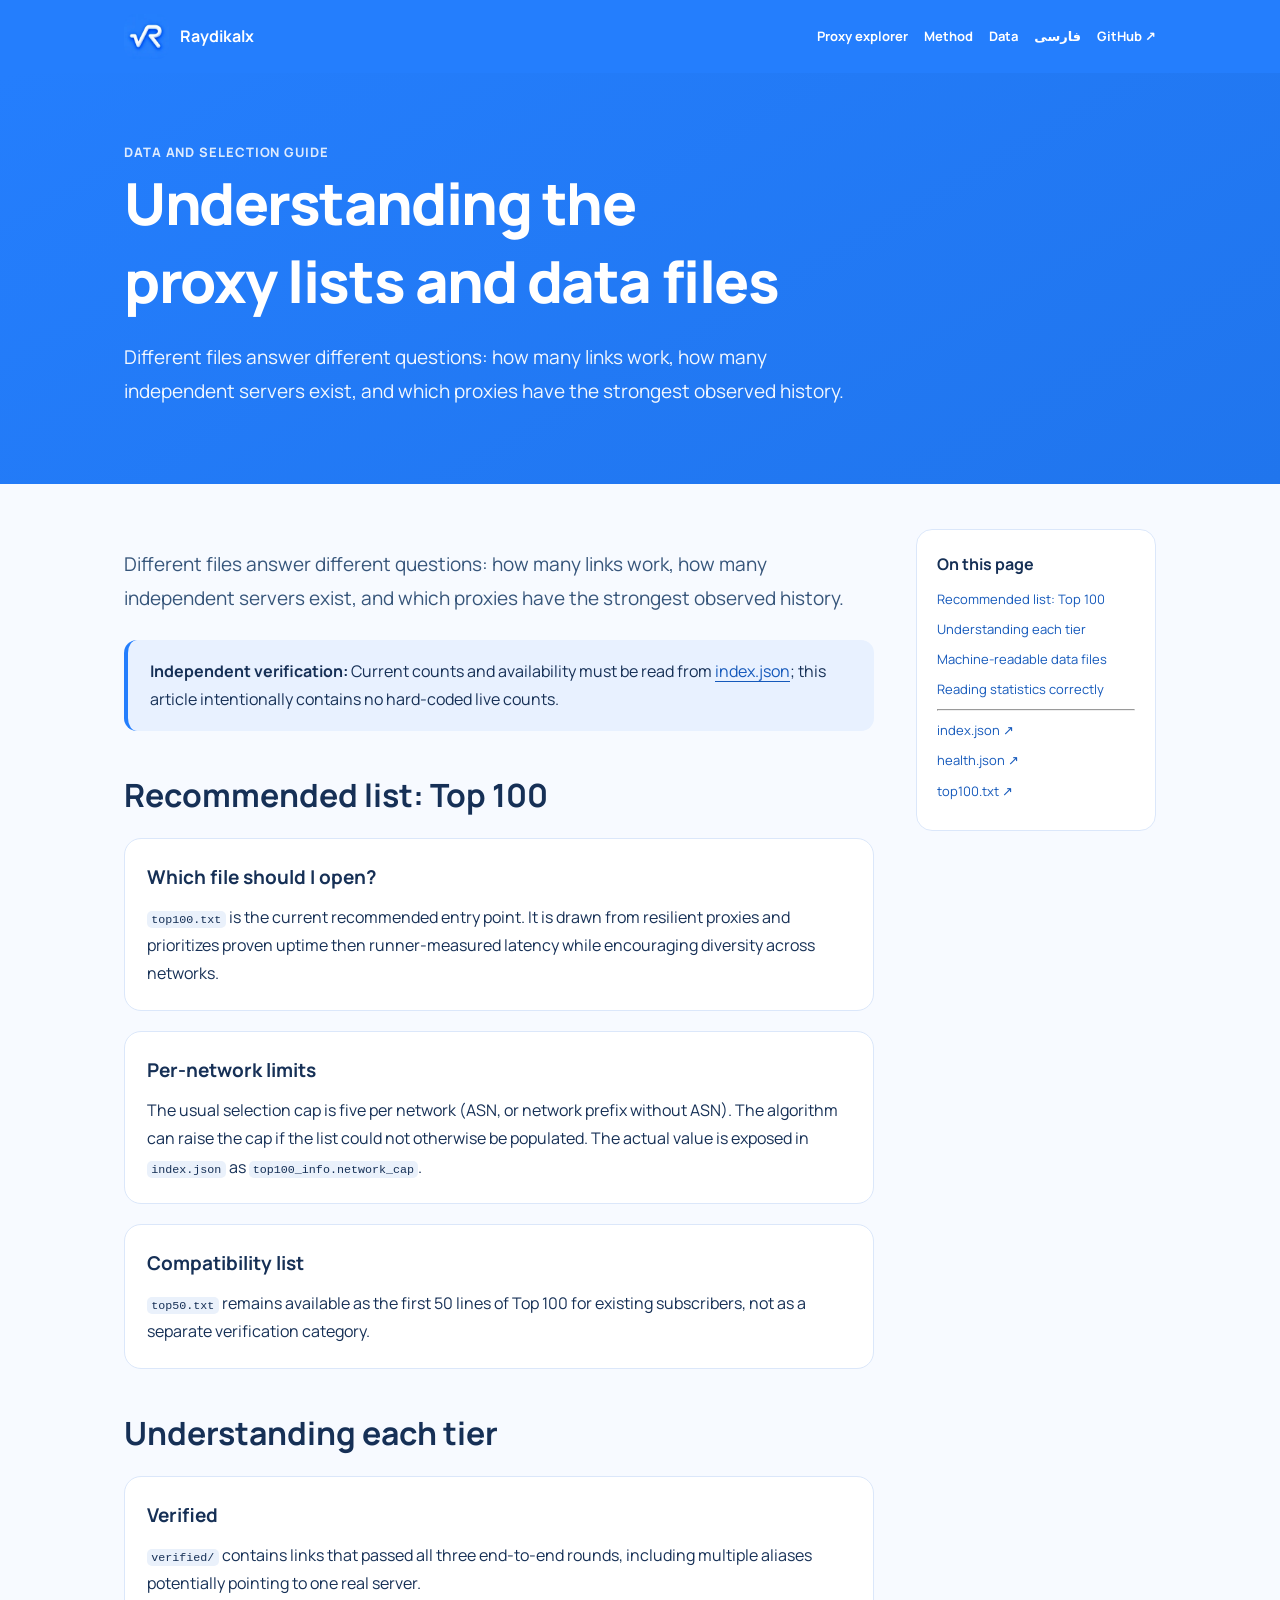
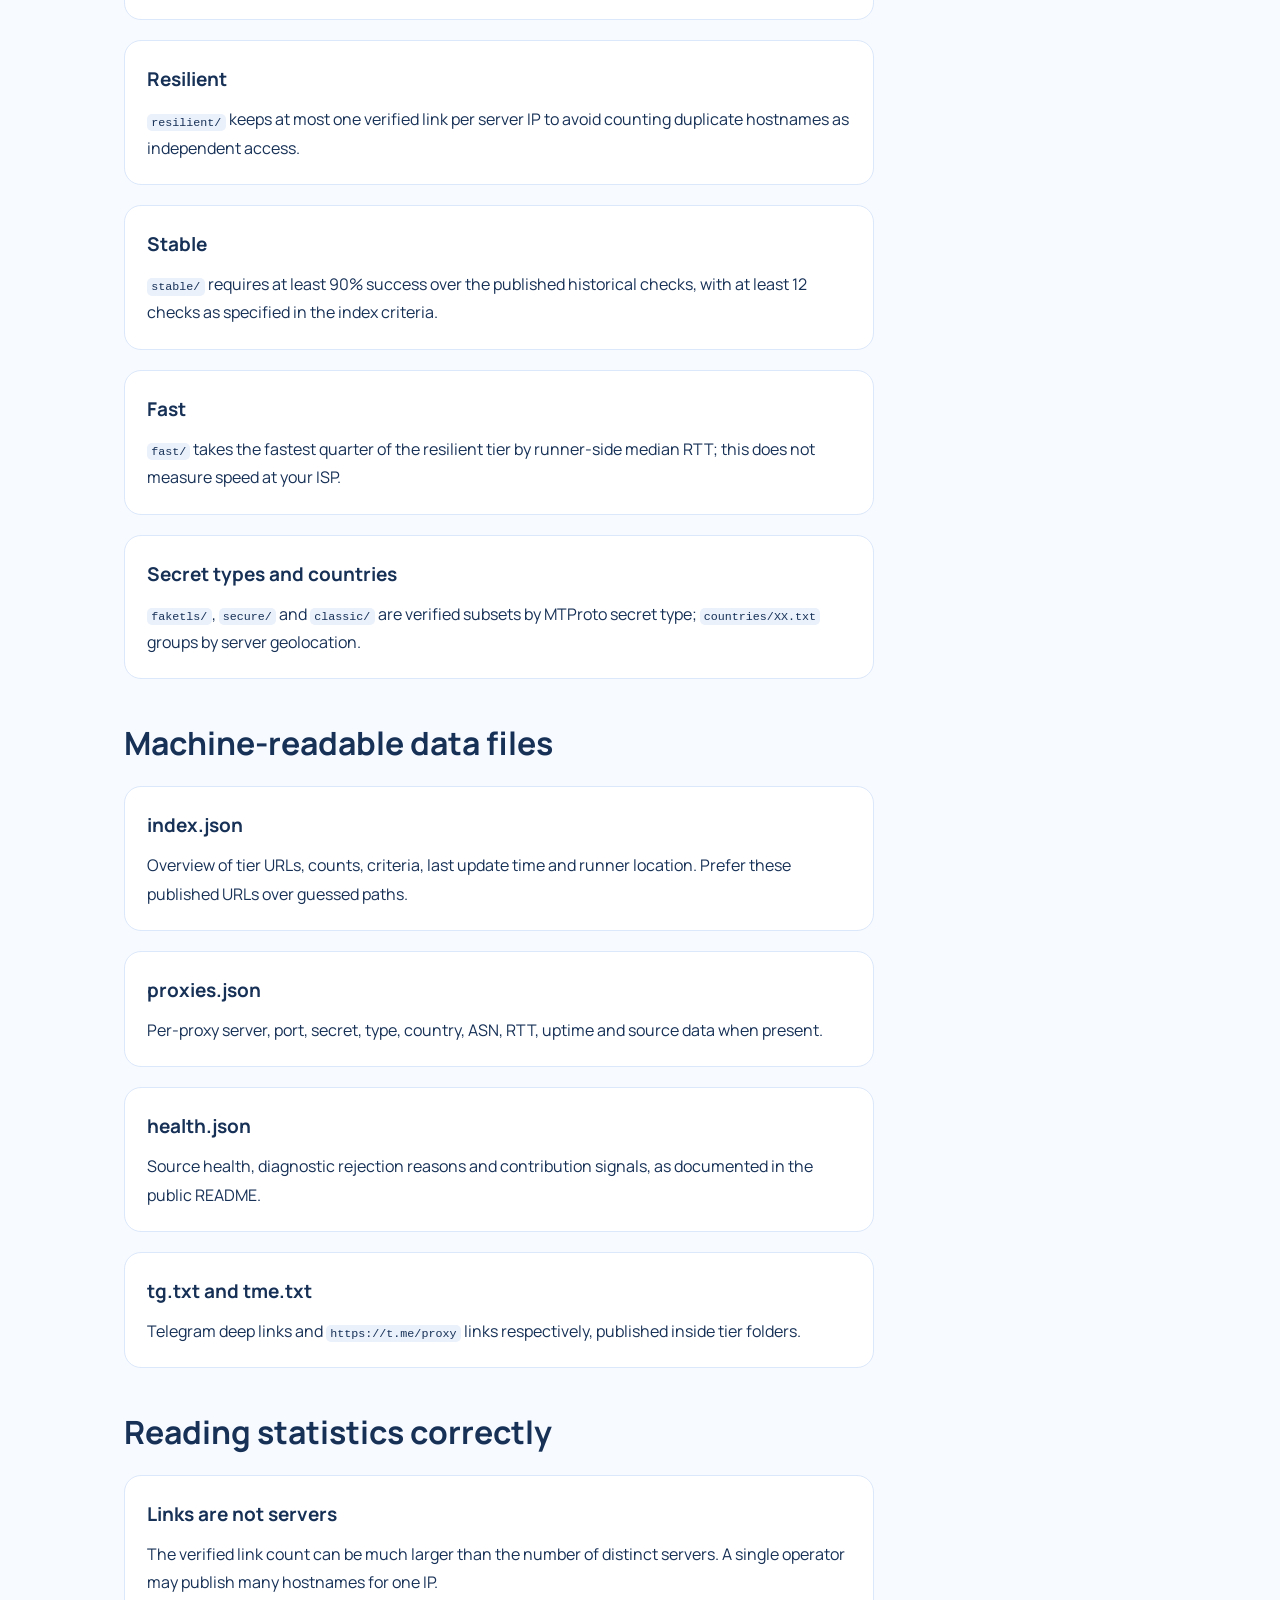
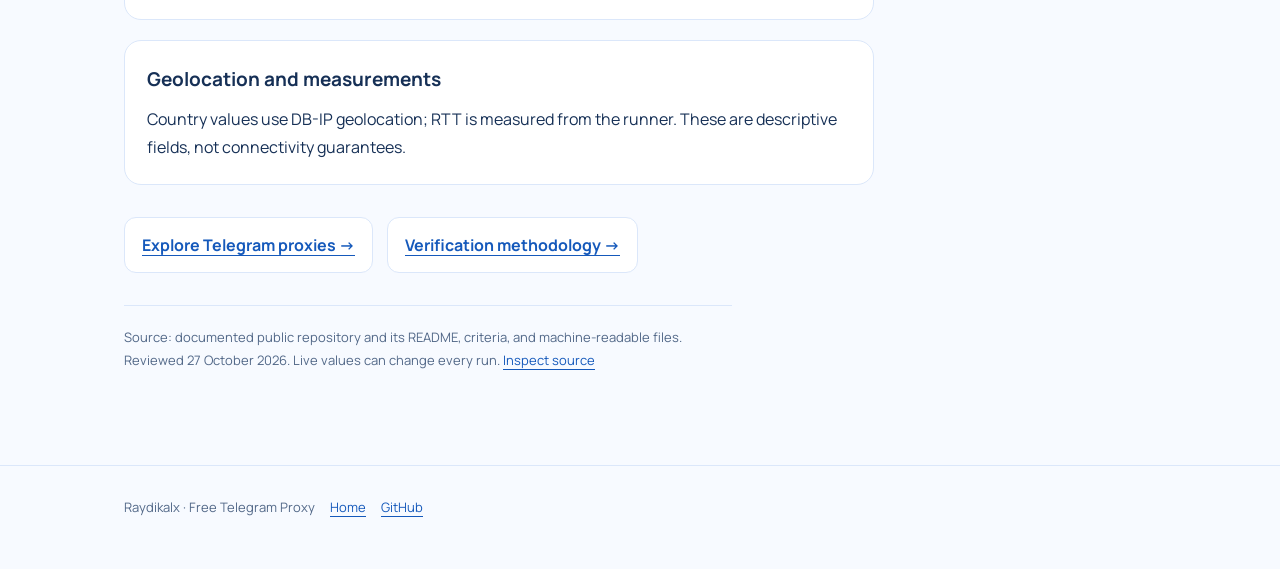
==== docs/data/index.html @ 430ac4e0 "feat(site): publish Raydikalx bilingual dashboard and Telegram bot entry" ====
<!DOCTYPE html>
<html dir="ltr" lang="en"><head>
<meta charset="utf-8"/><meta content="width=device-width,initial-scale=1" name="viewport"/><meta content="#247EFD" name="theme-color"/>
<title>Telegram Proxy Data, Tiers &amp; Top 100 Guide | Raydikalx</title><meta content="Learn which Telegram MTProto proxy list to use: Top 100, resilient, verified, stable, fast, country lists and machine-readable JSON." name="description"/><meta content="index,follow,max-image-preview:large" name="robots"/>
<link href="https://0xradikal.github.io/Free-Telegram-Proxy/data/" rel="canonical"/><link href="https://0xradikal.github.io/Free-Telegram-Proxy/data/" hreflang="en" rel="alternate"/><link href="https://0xradikal.github.io/Free-Telegram-Proxy/fa/data/" hreflang="fa" rel="alternate"/><link href="https://0xradikal.github.io/Free-Telegram-Proxy/data/" hreflang="x-default" rel="alternate"/>
<link href="../favicon.png" rel="icon" sizes="48x48" type="image/png"/><link href="../reference.css" rel="stylesheet"/><link href="../assets/apple-touch-icon.png" rel="apple-touch-icon"/>
<meta content="article" property="og:type"/><meta content="Raydikalx" property="og:site_name"/><meta content="en_US" property="og:locale"/><meta content="Telegram Proxy Data, Tiers &amp; Top 100 Guide | Raydikalx" property="og:title"/><meta content="Learn which Telegram MTProto proxy list to use: Top 100, resilient, verified, stable, fast, country lists and machine-readable JSON." property="og:description"/><meta content="https://0xradikal.github.io/Free-Telegram-Proxy/data/" property="og:url"/><meta content="https://0xradikal.github.io/Free-Telegram-Proxy/assets/social-card.jpg" property="og:image"/><meta content="1200" property="og:image:width"/><meta content="630" property="og:image:height"/><meta content="summary_large_image" name="twitter:card"/><meta content="Telegram Proxy Data, Tiers &amp; Top 100 Guide | Raydikalx" name="twitter:title"/><meta content="https://0xradikal.github.io/Free-Telegram-Proxy/assets/social-card.jpg" name="twitter:image"/>
<script type="application/ld+json">{"@context":"https://schema.org","@graph":[{"@type":"WebPage","@id":"https://0xradikal.github.io/Free-Telegram-Proxy/data/#webpage","url":"https://0xradikal.github.io/Free-Telegram-Proxy/data/","name":"Telegram Proxy Data, Tiers & Top 100 Guide | Raydikalx","description":"Learn which Telegram MTProto proxy list to use: Top 100, resilient, verified, stable, fast, country lists and machine-readable JSON.","inLanguage":"en","isPartOf":{"@id":"https://0xradikal.github.io/Free-Telegram-Proxy/#website"},"about":{"@id":"https://github.com/0xRadikal/Free-Telegram-Proxy#source-code"},"breadcrumb":{"@id":"https://0xradikal.github.io/Free-Telegram-Proxy/data/#breadcrumb"}},{"@type":"BreadcrumbList","@id":"https://0xradikal.github.io/Free-Telegram-Proxy/data/#breadcrumb","itemListElement":[{"@type":"ListItem","position":1,"name":"Home","item":"https://0xradikal.github.io/Free-Telegram-Proxy/"},{"@type":"ListItem","position":2,"name":"Understanding the proxy lists and data files","item":"https://0xradikal.github.io/Free-Telegram-Proxy/data/"}]},{"@type":"SoftwareSourceCode","@id":"https://github.com/0xRadikal/Free-Telegram-Proxy#source-code","name":"Free-Telegram-Proxy","codeRepository":"https://github.com/0xRadikal/Free-Telegram-Proxy","url":"https://github.com/0xRadikal/Free-Telegram-Proxy","programmingLanguage":"Python"}]}</script>
<link href="../responsive.css" rel="stylesheet"/>
</head><body><a class="skip" href="#article">Skip to article</a><header class="masthead"><div class="shell"><a class="brand" href="https://0xradikal.github.io/Free-Telegram-Proxy/"><img alt="" decoding="async" height="45" sizes="(max-width: 510px) 37px, 52px" src="../assets/brand-icon.webp" width="45"/><span>Raydikalx</span></a><nav aria-label="Main navigation" class="navigation"><a href="https://0xradikal.github.io/Free-Telegram-Proxy/">Proxy explorer</a><a href="https://0xradikal.github.io/Free-Telegram-Proxy/methodology/">Method</a><a href="https://0xradikal.github.io/Free-Telegram-Proxy/data/">Data</a><a href="https://0xradikal.github.io/Free-Telegram-Proxy/fa/data/">فارسی</a><a href="https://github.com/0xRadikal/Free-Telegram-Proxy" rel="noopener noreferrer">GitHub ↗</a></nav></div></header>
<div class="hero"><div class="shell"><div class="eyebrow">DATA AND SELECTION GUIDE</div><h1>Understanding the proxy lists and data files</h1><p>Different files answer different questions: how many links work, how many independent servers exist, and which proxies have the strongest observed history.</p></div></div>
<main class="shell content" id="article"><article><p class="lead">Different files answer different questions: how many links work, how many independent servers exist, and which proxies have the strongest observed history.</p><div class="note"><strong>Independent verification:</strong> Current counts and availability must be read from <a href="https://raw.githubusercontent.com/0xRadikal/Free-Telegram-Proxy/main/index.json">index.json</a>; this article intentionally contains no hard-coded live counts.</div><section id="recommendation"><h2>Recommended list: Top 100</h2><div class="fact"><h3>Which file should I open?</h3><p><code>top100.txt</code> is the current recommended entry point. It is drawn from resilient proxies and prioritizes proven uptime then runner-measured latency while encouraging diversity across networks.</p></div><div class="fact"><h3>Per-network limits</h3><p>The usual selection cap is five per network (ASN, or network prefix without ASN). The algorithm can raise the cap if the list could not otherwise be populated. The actual value is exposed in <code>index.json</code> as <code>top100_info.network_cap</code>.</p></div><div class="fact"><h3>Compatibility list</h3><p><code>top50.txt</code> remains available as the first 50 lines of Top 100 for existing subscribers, not as a separate verification category.</p></div></section><section id="tiers"><h2>Understanding each tier</h2><div class="fact"><h3>Verified</h3><p><code>verified/</code> contains links that passed all three end-to-end rounds, including multiple aliases potentially pointing to one real server.</p></div><div class="fact"><h3>Resilient</h3><p><code>resilient/</code> keeps at most one verified link per server IP to avoid counting duplicate hostnames as independent access.</p></div><div class="fact"><h3>Stable</h3><p><code>stable/</code> requires at least 90% success over the published historical checks, with at least 12 checks as specified in the index criteria.</p></div><div class="fact"><h3>Fast</h3><p><code>fast/</code> takes the fastest quarter of the resilient tier by runner-side median RTT; this does not measure speed at your ISP.</p></div><div class="fact"><h3>Secret types and countries</h3><p><code>faketls/</code>, <code>secure/</code> and <code>classic/</code> are verified subsets by MTProto secret type; <code>countries/XX.txt</code> groups by server geolocation.</p></div></section><section id="files"><h2>Machine-readable data files</h2><div class="fact"><h3>index.json</h3><p>Overview of tier URLs, counts, criteria, last update time and runner location. Prefer these published URLs over guessed paths.</p></div><div class="fact"><h3>proxies.json</h3><p>Per-proxy server, port, secret, type, country, ASN, RTT, uptime and source data when present.</p></div><div class="fact"><h3>health.json</h3><p>Source health, diagnostic rejection reasons and contribution signals, as documented in the public README.</p></div><div class="fact"><h3>tg.txt and tme.txt</h3><p>Telegram deep links and <code>https://t.me/proxy</code> links respectively, published inside tier folders.</p></div></section><section id="caveats"><h2>Reading statistics correctly</h2><div class="fact"><h3>Links are not servers</h3><p>The verified link count can be much larger than the number of distinct servers. A single operator may publish many hostnames for one IP.</p></div><div class="fact"><h3>Geolocation and measurements</h3><p>Country values use DB-IP geolocation; RTT is measured from the runner. These are descriptive fields, not connectivity guarantees.</p></div></section><div class="read-next"><a href="https://0xradikal.github.io/Free-Telegram-Proxy/">Explore Telegram proxies →</a><a href="../methodology/">Verification methodology →</a></div><p class="source-note">Source: documented public repository and its README, criteria, and machine-readable files. Reviewed 27 October 2026. Live values can change every run. <a href="https://github.com/0xRadikal/Free-Telegram-Proxy">Inspect source</a></p></article><aside aria-label="On this page" class="side"><strong>On this page</strong><a href="#recommendation">Recommended list: Top 100</a><a href="#tiers">Understanding each tier</a><a href="#files">Machine-readable data files</a><a href="#caveats">Reading statistics correctly</a><hr/><a href="https://raw.githubusercontent.com/0xRadikal/Free-Telegram-Proxy/main/index.json">index.json ↗</a><a href="https://raw.githubusercontent.com/0xRadikal/Free-Telegram-Proxy/main/health.json">health.json ↗</a><a href="https://raw.githubusercontent.com/0xRadikal/Free-Telegram-Proxy/main/top100.txt">top100.txt ↗</a></aside></main><footer class="footer"><div class="shell">Raydikalx · Free Telegram Proxy <a href="https://0xradikal.github.io/Free-Telegram-Proxy/">Home</a> <a href="https://github.com/0xRadikal/Free-Telegram-Proxy">GitHub</a></div></footer></body></html>
---- docs/reference.css ----
@import url('https://fonts.googleapis.com/css2?family=Estedad:wght@400;500;600;700;800&family=Manrope:wght@400;500;600;700;800&display=swap');
:root{--blue:#247EFD;--ink:#163056;--mut:#526888;--paper:#f7faff;--line:#dbe7fa}
*{box-sizing:border-box}html{scroll-behavior:smooth}body{margin:0;background:var(--paper);color:var(--ink);font-family:Manrope,system-ui,sans-serif;line-height:1.78}html[lang=fa] body{font-family:Estedad,Tahoma,sans-serif;line-height:2}a{color:#1559bb;text-underline-offset:4px}a:focus-visible{outline:3px solid #143c83;outline-offset:3px;border-radius:4px}.shell{max-width:1080px;margin:auto;padding:0 24px}.masthead{background:var(--blue);color:white}.masthead .shell{display:flex;justify-content:space-between;align-items:center;gap:14px;padding-block:14px}.masthead a{color:white;text-decoration:none;font-weight:700}.brand{display:flex;gap:11px;align-items:center}.brand img{width:45px;height:45px;border-radius:12px}.navigation{display:flex;gap:16px;flex-wrap:wrap;font-size:13px}.hero{background:linear-gradient(150deg,#247EFD,#2075ed);color:white;padding:68px 0 76px}.hero h1{max-width:890px;margin:0;font-weight:800;font-size:clamp(34px,4.6vw,58px);line-height:1.35;letter-spacing:-.025em}.hero p{max-width:740px;opacity:.95;font-size:clamp(15px,1.5vw,19px);margin:20px 0 0}.eyebrow{font-size:13px;font-weight:750;letter-spacing:.07em;opacity:.85}.content{padding-top:45px;padding-bottom:80px;display:grid;grid-template-columns:minmax(0,1fr) 240px;gap:42px}.content article{min-width:0}.content h2{margin:42px 0 16px;font-size:clamp(23px,2.6vw,32px);line-height:1.4;scroll-margin-top:24px}.content h3{font-size:19px;margin:25px 0 8px}.content p{max-width:76ch}.content code{font-size:.9em;background:#eaf1fb;padding:.13em .36em;border-radius:5px;overflow-wrap:anywhere}.content ul,.content ol{padding-inline-start:25px}.content li{margin:10px 0}.content .lead{font-size:19px;color:#36557a}.side{position:sticky;top:25px;align-self:start;border:1px solid var(--line);background:#fff;border-radius:16px;padding:20px}.side strong{display:block;margin-bottom:9px}.side a{display:block;margin:7px 0;text-decoration:none;font-size:13px}.note{padding:17px 22px;margin:24px 0;border-radius:13px;background:#e8f1ff;border-inline-start:4px solid #247EFD}.fact{margin:20px 0;padding:22px;background:#fff;border:1px solid var(--line);border-radius:17px}.fact h3{margin:0 0 8px}.fact p{margin:0}.table-scroll{max-width:100%;overflow-x:auto}.table-scroll table{border-collapse:collapse;width:100%;min-width:570px;background:#fff;border-radius:12px;overflow:hidden}.table-scroll th,.table-scroll td{padding:13px;text-align:start;border-bottom:1px solid #e3edfa}.table-scroll th{background:#e8f1ff}.read-next{display:flex;flex-wrap:wrap;gap:14px;margin:32px 0}.read-next a{background:#fff;border:1px solid var(--line);border-radius:12px;padding:13px 17px;font-weight:700}.footer{border-top:1px solid var(--line);padding:30px 0 50px;color:var(--mut);font-size:13px}.footer a{margin-inline:12px 0}.source-note{color:var(--mut);font-size:13px;border-top:1px solid var(--line);margin-top:32px;padding-top:20px}.skip{position:absolute;left:-100vw;top:0;background:#fff;color:#123;border:2px solid #123;padding:10px;z-index:99}.skip:focus{left:12px;top:12px}html[lang=fa] .hero h1{letter-spacing:0}html[lang=fa] .eyebrow{letter-spacing:0}html[lang=fa] .content p{max-width:none}@media(max-width:760px){.content{display:block}.side{position:static;margin-top:28px}.masthead .shell{align-items:flex-start;flex-direction:column}.hero{padding:48px 0}.navigation{gap:12px}.shell{padding-inline:19px}}@media(prefers-reduced-motion:reduce){html{scroll-behavior:auto}}/* RTL-safe keyboard skip link: do not position a focus target at -100vw. */
.skip{position:fixed;inset-inline-start:12px;left:auto;top:0;transform:translateY(-150%);z-index:99}
.skip:focus{left:auto;top:12px;transform:none}
---- docs/responsive.css ----
/* Raydikalx responsive enhancement v6
 * Additive, reversible: original styles.css and reference.css remain unchanged.
 * Mobile reflow target: >=320 CSS px; 280 px additionally supported best-effort.
 */
:root { color-scheme: light; }
html,body { max-width:100%; }
img,svg { max-width:100%; }
/* Long URLs, server names and copied technical references must not widen content. */
:where(.server-text,.operator-text,.seo-update-note,.seo-faq-item p,.fact p,.content p,.source-note,.footer,.seo-reference-links a) {
  overflow-wrap:anywhere;
}
:where(.shell,.hero-text,.hero-visual,.workspace,.workspace-header,.filter-zone,.filter-main,.filter-aside,
       .method-card,.stat-item,.seo-fact-grid > *, .content > *, .footer-content) { min-width:0; }
/* Smoother input on coarse pointers without hover-only behaviour. */
@media(hover:none) {
  .btn:hover,.method-card:hover,.seo-fact-grid article:hover { transform:none; }
}
/* Don't display an unwanted native bar around the proxy categories.
 * All tier buttons remain focusable and the region is keyboard scrollable. */
.tier-scroller { scrollbar-width:none; -ms-overflow-style:none; overscroll-behavior-inline:contain; }
.tier-scroller::-webkit-scrollbar { display:none; }
.tier-scroller:focus-visible { outline:3px solid #0e4baf; outline-offset:-4px; }
/* Fluid grid sizes and uninterrupted word-wrapping. */
.stats-grid { grid-template-columns:repeat(4,minmax(0,1fr)); }
.stat-item strong { font-size:clamp(1.55rem,2.3vw,2.2rem); overflow-wrap:anywhere; }
.hero-visual, .brand-stage { flex-shrink:0; }
.hero h1 { text-wrap:balance; }
.filter-main > *, .filter-aside > * { min-width:0; }
/* Fit mid-size tablets: the old navigation extended past the right edge at 820px. */
@media(max-width:1040px){
  .topbar { height:auto; min-height:80px; flex-wrap:wrap; gap:10px 14px; padding-block:12px; }
  .primary-nav { display:flex; order:3; flex:1 0 100%; width:100%; margin:0;
    justify-content:space-around; gap:10px 18px; flex-wrap:wrap;
    border-top:1px solid rgba(255,255,255,.22); padding-top:10px; }
  .primary-nav a { min-height:36px; display:inline-flex; align-items:center; }
  .nav-tools { margin-inline-start:auto; flex-shrink:0; }
  .hero { grid-template-columns:minmax(0,1fr) minmax(0,.85fr); }
  .hero h1 { font-size:clamp(2.7rem,5vw,4rem); }
  .stats-grid { grid-template-columns:repeat(2,minmax(0,1fr)); }
  .stat-item { min-height:120px; }
}
/* Phones and narrow tablets: no hidden navigation, no side-by-side hero crunch. */
@media(max-width:770px){
  .topbar { align-items:center; padding-block:12px 9px; min-height:0; }
  .primary-nav { display:flex; font-size:12px; padding-top:8px; justify-content:space-between; }
  .nav-tools { margin-inline-start:auto; }
  .hero { display:grid; grid-template-columns:minmax(0,1fr); gap:12px; padding-top:36px; }
  .hero-text { width:100%; }
  .hero h1 { font-size:clamp(2.25rem,7vw,3.7rem); line-height:1.2; letter-spacing:-.045em; }
  html[lang="fa"] .hero h1 { font-size:clamp(2.1rem,7vw,3.45rem); line-height:1.48; letter-spacing:0; }
  .hero-visual { width:100%; height:clamp(230px,60vw,310px); }
  .brand-stage { width:clamp(190px,57vw,270px); height:clamp(190px,57vw,270px); }
  .floating-note { max-width:min(84%,248px); }
  .stats-grid { grid-template-columns:repeat(2,minmax(0,1fr)); }
  .stat-item { min-height:123px; }
  .stat-item strong { font-size:clamp(1.65rem,5vw,2.05rem); }
  .section-heading { flex-wrap:wrap; }
  .mobile-card-grid { grid-template-columns:repeat(2,minmax(0,1fr)); }
  .proxy-card { min-width:0; }
  .proxy-card .server-text { overflow-wrap:anywhere; }
  .method-grid { grid-template-columns:minmax(0,1fr); }
  .seo-reference-links a { min-height:44px; align-items:center; }
}
@media(max-width:600px){
  .topbar { column-gap:8px; }
  .primary-nav { gap:5px 10px; }
  .primary-nav a { min-height:40px; font-size:12px; }
  .btn { min-height:44px; }
  .hero-buttons { display:grid; grid-template-columns:repeat(2,minmax(0,1fr)); }
  .hero-buttons .btn { min-width:0; width:100%; gap:7px; }
  .mobile-card-grid { grid-template-columns:1fr; }
  .stats-grid { gap:10px; }
  .filter-zone { display:flex; flex-direction:column; align-items:stretch; }
  .filter-main { width:100%; }
  .filter-aside { width:100%; }
  .filter-zone :is(input,select,button) { min-height:44px; }
  .filter-aside > :is(button) { min-width:0; }
  .seo-fact-grid,.method-grid { grid-template-columns:minmax(0,1fr); }
  .seo-fact-grid article,.seo-update-note { min-width:0; }
  .seo-faq-item summary { min-height:48px; }
  .footer-links { flex-wrap:wrap; }
}
/* Compact devices and 400% zoom reflow (1280px / 4 = 320px). */
@media(max-width:360px){
  .shell { width:calc(100% - 28px); }
  .topbar { row-gap:8px; }
  .identity-copy strong { font-size:14px; }
  .identity-icon { width:34px; height:34px; }
  .hero { padding-top:32px; }
  .hero h1 { font-size:clamp(2.0rem,10vw,2.45rem); }
  html[lang="fa"] .hero h1 { font-size:clamp(1.92rem,9.3vw,2.2rem); }
  .hero-buttons { grid-template-columns:1fr; }
  .nav-tools { gap:5px; }
  .lang-control { min-height:40px; padding-inline:8px; }
  .motion-switch { min-height:40px; width:40px; }
  .nav-git { min-height:40px; padding-inline:9px; }
  .brand-stage { height:190px; width:190px; }
  .hero-visual { height:235px; }
  .floating-note { right:0; max-width:180px; }
  html[dir="rtl"] .floating-note { right:auto; left:0; }
  .stats-grid { grid-template-columns:repeat(2,minmax(0,1fr)); }
  .stat-item { padding:14px 12px; }
  .stat-item strong { font-size:clamp(1.42rem,7vw,1.75rem); }
  .filter-main { grid-template-columns:repeat(2,minmax(0,1fr)); }
  .filter-aside { flex-wrap:wrap; }
  .seo-faq-item summary { gap:10px; }
}
/* 280-340px is below the WCAG AA reflow minimum; still ensure every control is reachable. */
@media(max-width:340px){
  .topbar { align-items:center; }
  .identity { flex:1 0 100%; }
  .nav-tools { flex:1 0 100%; margin:0; justify-content:space-between; }
  .primary-nav { justify-content:space-between; }
  .topbar .nav-git { display:inline-flex; }
  .nav-tools .lang-control { flex:1; }
  .workspace-header { flex-wrap:wrap; }
  .filter-aside > * { flex:1 1 auto; }
  .stat-k { font-size:10.5px; }
}
/* Short viewport landscape, e.g. phone rotated with only ~320px vertical space. */
@media(max-height:430px) and (orientation:landscape){
 .topbar { padding-block:6px; }
 .hero { min-height:0; padding-block:22px; }
 .hero-visual { height:180px; }
 .brand-stage { width:155px;height:155px; }
 .orbit-b, .orbital.orbit-a { opacity:.12; }
 .hero-bottom-rail { min-height:34px; }
}
/* Article pages have different class names; keep navigation and URLs readable. */
.masthead .shell, .content, .content > article, .content > aside { min-width:0; }
.content :is(code,pre) { overflow-wrap:anywhere; }
.navigation { flex-wrap:wrap; }
@media(max-width:900px){
  .masthead .shell { flex-wrap:wrap; gap:12px; padding-block:12px; }
  .navigation { width:100%; display:flex; flex-wrap:wrap; gap:7px 18px; }
  .navigation a { min-height:40px; display:inline-flex; align-items:center; }
}
@media(max-width:600px){
  .masthead .shell { align-items:stretch; }
  .navigation { justify-content:space-between; }
  .navigation a { font-size:12px; }
  .content { display:block; }
  .side { position:static; width:100%; }
  .content .fact,.content .note,.content .read-next { max-width:100%; }
  .read-next { flex-wrap:wrap; }
  .footer .shell { overflow-wrap:anywhere; }
}
@media(max-width:360px){
  .navigation { justify-content:flex-start; gap:6px 13px; }
  .navigation a { min-height:42px; }
  .hero .shell, .content.shell { min-width:0; }
}
@media(prefers-reduced-motion:reduce){
  html { scroll-behavior:auto; }
  .seo-fact-grid article:hover { transform:none; }
}
/* V6 navigation: compact accessible disclosure replaces overflowing tablet nav. */
.mobile-menu { display:none; }
@media(max-width:1040px){
 .topbar{display:flex;flex-wrap:nowrap;min-height:72px;height:auto;padding-block:10px;gap:9px;position:relative;z-index:40;}
 .primary-nav{display:none;}
 .nav-tools{margin-inline-start:auto;gap:7px;min-width:0;}
 .nav-tools .nav-git{display:none;}
 .mobile-menu{display:block;position:relative;order:4;flex:0 0 42px;z-index:50;}
 .mobile-menu > summary{list-style:none;display:flex;align-items:center;justify-content:center;width:42px;height:42px;border-radius:11px;border:1px solid rgba(255,255,255,.4);background:rgba(255,255,255,.1);color:#fff;cursor:pointer;}
 .mobile-menu > summary::-webkit-details-marker{display:none;}
 .mobile-menu > summary:focus-visible{outline:3px solid #fff;outline-offset:3px;}
 .mobile-menu > summary .menu-glyph{font:700 20px/1 system-ui,sans-serif;}
 .mobile-menu[open] > summary{background:#fff;color:#1259cf;}
 .mobile-menu > nav{position:absolute;top:calc(100% + 14px);inset-inline-end:0;z-index:60;
  width:min(320px,calc(100vw - 28px));max-height:min(70dvh,500px);overflow-y:auto;
  display:grid;gap:3px;padding:10px;background:#fff;border:1px solid #cbdcf9;
  border-radius:15px;box-shadow:0 20px 46px rgba(0,30,105,.28);color:#182f53;}
 .mobile-menu > nav a{display:flex;align-items:center;min-height:46px;padding:9px 13px;border-radius:9px;
  color:#183967;font-size:13px;text-decoration:none;font-weight:750;line-height:1.55;overflow-wrap:anywhere;}
 .mobile-menu > nav a:hover,.mobile-menu > nav a:focus-visible{background:#ebf3ff;color:#1357bd;}
 .mobile-menu > nav a:focus-visible{outline:2px solid #1457bb;outline-offset:-2px;}
}
@media(max-width:510px){
 .identity-copy small{display:none;}
 .identity{min-width:0;gap:8px;}
 .identity-copy strong{font-size:clamp(13px,4vw,16px);letter-spacing:-.03em;white-space:nowrap;}
 .nav-tools .motion-switch{width:40px;min-height:42px;flex:0 0 40px;}
 .nav-tools .lang-control{min-height:42px;font-size:12px;}
 .mobile-menu{flex-basis:42px;}
}
@media(max-width:340px){
 .topbar{flex-wrap:wrap;gap:7px;}
 .topbar .identity{order:1;flex:1 1 auto;}
 .topbar .mobile-menu{order:2;}
 .topbar .nav-tools{order:3;flex:1 0 100%;justify-content:flex-end;}
 .identity-copy strong{font-size:13px;}
 .nav-tools .lang-control{flex:none;min-width:88px;}
}
/* Confirmed V5 Chromium bug: two-layer -webkit-mask-composite:source-in
 * can fully suppress the brand image. A single radial mask avoids compositing,
 * keeps the original mark visible, and softly feathers only the blue edge. */
.brand-stage img {
  -webkit-mask-image:radial-gradient(ellipse closest-side at center,#000 0%,#000 75%,rgba(0,0,0,.65) 88%,transparent 100%);
  mask-image:radial-gradient(ellipse closest-side at center,#000 0%,#000 75%,rgba(0,0,0,.65) 88%,transparent 100%);
  -webkit-mask-composite:source-over;
  mask-composite:add;
}


/* ====== v7 - Telegram bot conversion area; mobile-first, no JavaScript ====== */
.bot-route{margin-block:28px 0;position:relative;z-index:1}
.bot-route-card{position:relative;isolation:isolate;display:grid;grid-template-columns:minmax(0,1.1fr) minmax(310px,.9fr);align-items:stretch;overflow:hidden;min-width:0;border:1px solid #CEDFF8;border-radius:26px;background:linear-gradient(118deg,#FCFDFF 0%,#F3F8FF 64%,#EAF3FF 100%);box-shadow:0 24px 55px rgba(27,83,167,.08)}
.bot-route-content{position:relative;min-width:0;padding:clamp(27px,3.8vw,58px) clamp(22px,4vw,61px);z-index:1}
.bot-route-eyebrow{display:flex;gap:9px;align-items:center;flex-wrap:wrap;color:#255EB7;font-size:11px;letter-spacing:1.4px;font-weight:820;text-transform:uppercase;margin-bottom:18px}
html[lang="fa"] .bot-route-eyebrow{letter-spacing:0;font-size:12px}
.bot-route-mark{display:inline-block;width:8px;height:8px;border-radius:50%;background:#247EFD;box-shadow:0 0 0 4px #247EFD18;flex:none}
.bot-route-state{display:inline-flex;align-items:center;gap:8px;color:#355F9D;font-size:11px;font-weight:750;padding:7px 11px;border:1px solid #CADBF3;background:#E9F1FD;border-radius:999px;margin-bottom:12px}
.bot-route-state-dot{width:6px;height:6px;background:#247EFD;border-radius:50%;flex:none}
.bot-route h2{color:#142B51;font-size:clamp(29px,3.15vw,45px);line-height:1.26;letter-spacing:-1.4px;font-weight:830;margin:6px 0 18px;text-wrap:balance}
.bot-route-description{color:#526987;font-size:clamp(13px,1.1vw,15px);line-height:1.95;margin:0;max-width:620px;text-wrap:pretty}
.bot-route-description strong{color:#225DBA;font-weight:780}
.bot-route-actions{display:flex;align-items:stretch;flex-wrap:wrap;gap:10px;margin-top:28px}
.bot-route-button{display:inline-flex;align-items:center;justify-content:center;gap:10px;min-height:49px;text-align:center;text-decoration:none;padding:11px 16px;border-radius:12px;font-size:13px;font-weight:800;line-height:1.5;transition:transform .22s ease,box-shadow .22s ease,background .22s ease;max-width:100%}
.bot-route-button svg{flex:none}
.bot-route-button.primary{color:#fff;background:#185CC9;border:1px solid #185CC9;box-shadow:0 7px 19px rgba(25,95,210,.16)}
.bot-route-button.primary:hover{background:#124FB3;box-shadow:0 11px 28px rgba(25,95,210,.26)}
.bot-route-button.secondary{color:#1A57B0;background:#fff;border:1px solid #C6D8F1}
.bot-route-button.secondary:hover{background:#E7F0FF}
.bot-route-button:hover{transform:translateY(-2px)}
.bot-route-disclaimer{display:flex;align-items:start;gap:8px;max-width:580px;margin:17px 0 0;font-size:11.5px;line-height:1.85;color:#5C6D87}
.bot-route-disclaimer > span{flex:none;color:#247EFD;font-size:14px}
.bot-route-browse{display:inline-flex;align-items:center;gap:8px;color:#235AA5;font-weight:760;font-size:12px;margin-top:19px;text-underline-offset:4px}
.bot-route-browse:hover{color:#124C9B}
.bot-route-visual{position:relative;display:grid;place-items:center;min-width:0;min-height:430px;padding:50px 20px 34px;background:linear-gradient(145deg,#2D83FF 0%,#247EFD 38%,#175CCB 100%);overflow:hidden}
.bot-route-visual:before{content:"";position:absolute;width:380px;height:380px;border-radius:50%;top:-155px;right:-170px;border:1px solid rgba(239,242,249,.31);box-shadow:0 0 0 53px rgba(239,242,249,.045),0 0 0 112px rgba(239,242,249,.025)}
.bot-visual-orbit{position:absolute;inset:auto;pointer-events:none;border:1px dashed rgba(239,242,249,.29);border-radius:50%;aspect-ratio:1}
.bot-visual-orbit-a{width:min(90%,460px);animation:botOrbit 40s linear infinite}.bot-visual-orbit-b{width:min(70%,330px);animation:botOrbit 60s linear infinite reverse}
@keyframes botOrbit{to{transform:rotate(360deg)}}
.bot-visual-title{position:absolute;z-index:1;top:20px;inset-inline-start:22px;font:750 10px/1.35 ui-monospace,SFMono-Regular,monospace;letter-spacing:1.1px;color:#EFF2F9;text-shadow:0 1px 7px #1557A5}
html[lang="fa"] .bot-visual-title{font-family:Estedad,Tahoma,sans-serif;letter-spacing:0;font-size:11px}
.bot-route-device{position:relative;z-index:2;width:min(100%,350px);overflow:hidden;direction:ltr;border:1px solid rgba(255,255,255,.55);border-radius:23px;background:rgba(247,250,255,.98);box-shadow:0 25px 45px rgba(9,47,123,.23);transform:rotate(-2deg);transition:transform .4s ease}
.bot-route-card:hover .bot-route-device{transform:rotate(0deg) translateY(-3px)}
.bot-device-top{display:flex;align-items:center;gap:11px;background:#fff;border-bottom:1px solid #E4ECF8;padding:13px 16px}
.bot-device-symbol{width:42px;height:42px;flex:none;border-radius:13px;overflow:hidden;background:#247EFD}
.bot-device-symbol img{width:100%;height:100%;object-fit:cover;display:block}
.bot-device-name{display:flex;flex-direction:column;gap:2px;min-width:0}
.bot-device-name strong{font-size:13px;line-height:1.3;color:#193050}.bot-device-name span{font-size:11px;color:#647D9E}.bot-device-dots{margin-inline-start:auto;letter-spacing:1px;font-size:18px;color:#7B94B5}
.bot-device-center{padding:21px 15px 15px;direction:inherit}
.bot-node{display:flex;align-items:center;gap:11px;min-height:45px;padding:10px 12px;background:#F4F8FF;border:1px solid #DCE9FA;border-radius:11px;color:#30466B;font-weight:720;font-size:11.5px;line-height:1.6;position:relative}
.bot-node.bot{background:#EBF3FF;border-color:#BDD5FA}
.bot-node.destination{background:#DFEEFF;border-color:#AACBFF}
.bot-node span:nth-child(2){direction:auto;flex:1;text-align:start}
.bot-node-pip{height:7px;width:7px;border-radius:50%;background:#247EFD;flex:none}
.node-index{font:780 11px/1.4 ui-monospace,monospace;color:#3975D1}
.bot-node-line{height:19px;width:1px;background:#9FC6FF;margin-inline-start:28px;position:relative}
.bot-node-line:after{content:"";position:absolute;bottom:0;left:-2.5px;height:6px;width:6px;background:#247EFD;border-radius:50%;animation:botSignal 2.8s ease-in-out infinite}
@keyframes botSignal{0%,100%{opacity:.25;transform:translateY(-8px)}50%{opacity:1;transform:translateY(0)}}
.bot-device-foot{display:flex;gap:10px;align-items:center;justify-content:space-between;border-top:1px solid #E1EAF7;padding:11px 16px;color:#7082A0;font-size:10px;line-height:1.5}
.bot-device-tech{display:inline-flex;padding:5px 7px;border:1px solid #D4E5FF;border-radius:6px;color:#326BB8;letter-spacing:.6px;font-family:ui-monospace,monospace}
html[lang="fa"] .bot-route-description,html[lang="fa"] .bot-route-disclaimer{line-height:2.15}
html[lang="fa"] .bot-route h2{font-size:clamp(27px,2.85vw,40px);letter-spacing:0;line-height:1.5}
html[lang="fa"] .bot-route-button{font-size:12.5px}
html[lang="fa"] .bot-node span:nth-child(2),html[lang="fa"] .bot-device-foot span:last-child{font-family:Estedad,Tahoma,sans-serif;direction:rtl;text-align:right;letter-spacing:0}
.bot-route + .explorer-section{padding-top:clamp(46px,5.2vw,78px)}
@media(max-width:900px){.bot-route-card{grid-template-columns:minmax(0,1fr)}.bot-route-content{padding:32px}.bot-route-visual{min-height:375px;padding:45px 20px 30px}.bot-route-device{width:min(100%,410px)}.bot-visual-orbit-a{width:360px}.bot-visual-orbit-b{width:265px}}
@media(max-width:510px){.bot-route{margin-block:18px 0}.bot-route-card{border-radius:18px}.bot-route-content{padding:24px 20px 27px}.bot-route-eyebrow{font-size:10px;margin-bottom:13px}.bot-route-state{font-size:10px}.bot-route h2{font-size:clamp(27px,6.5vw,34px)}.bot-route-description{font-size:13px}.bot-route-actions{margin-top:20px;flex-direction:column}.bot-route-button{width:100%;min-height:48px}.bot-route-visual{min-height:335px;padding:47px 15px 25px}.bot-visual-title{top:15px;inset-inline-start:16px;font-size:9px}.bot-route-device{width:min(100%,340px);transform:none;border-radius:18px}.bot-route-card:hover .bot-route-device{transform:none}.bot-route-disclaimer{margin-top:14px}.bot-route-browse{margin-top:14px}.bot-route + .explorer-section{padding-top:45px}html[lang="fa"] .bot-route h2{font-size:clamp(25px,6vw,31px)}}
@media(max-width:335px){.bot-route-content{padding:19px 14px 22px}.bot-route-visual{padding-inline:12px}.bot-device-center{padding-inline:10px}.bot-node{padding-inline:8px;font-size:10px}.bot-route-disclaimer{font-size:10.5px}.bot-device-foot{font-size:9px}}
@media(prefers-reduced-motion:reduce){.bot-visual-orbit,.bot-node-line:after{animation:none!important}.bot-route-button,.bot-route-device{transition:none!important}.bot-route-card:hover .bot-route-device{transform:none}.bot-route-button:hover{transform:none}}
body.motion-off .bot-visual-orbit,body.motion-off .bot-node-line:after{animation:none!important}
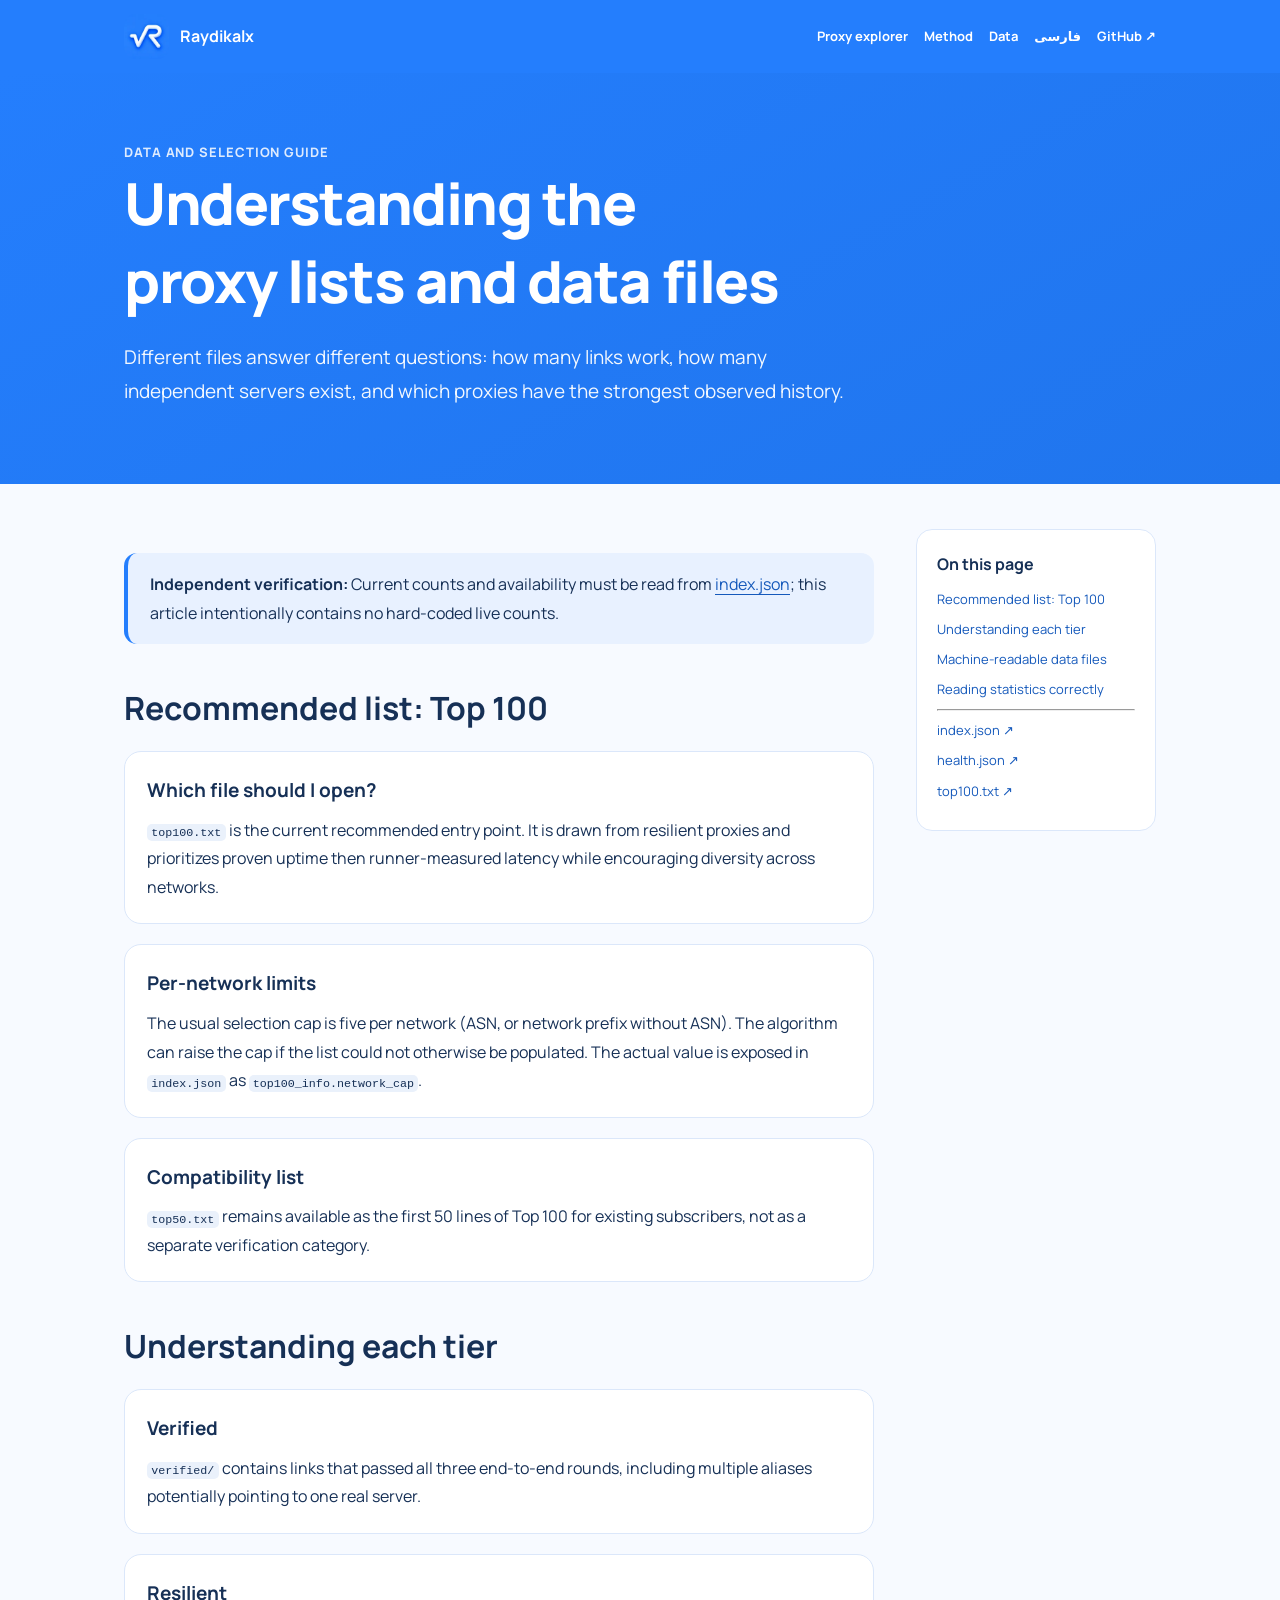
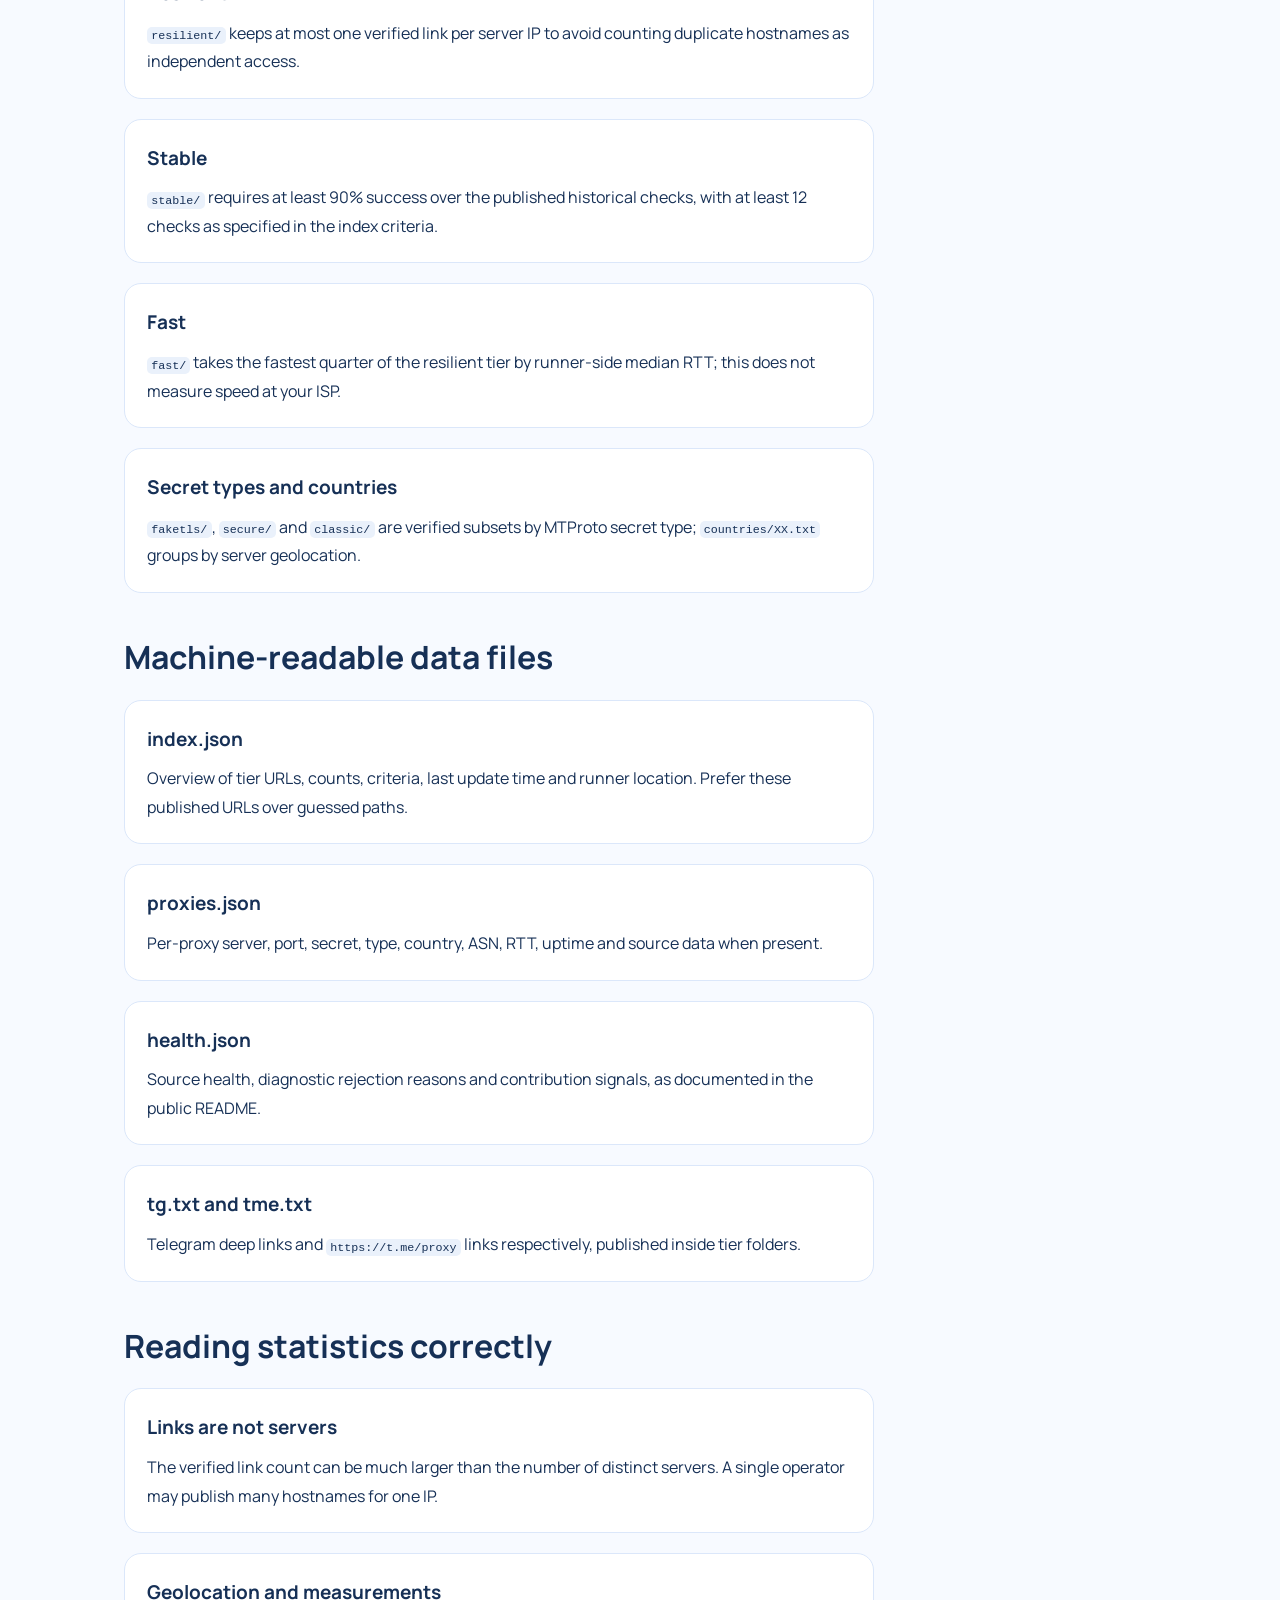
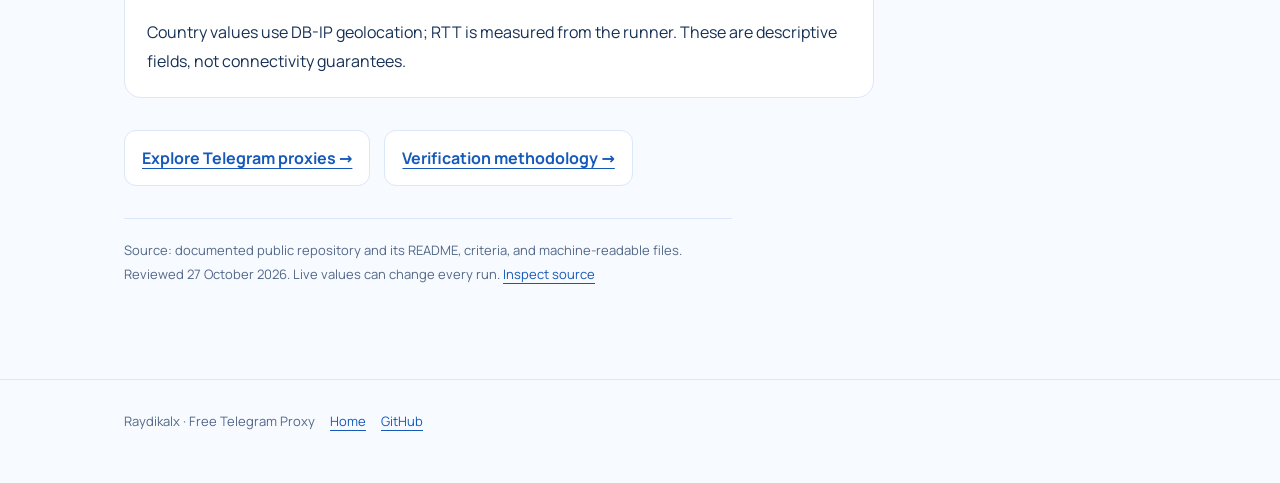
==== commit 8ff2dd7e: "feat(site): Raydikalx V7 bilingual Pages site, audited and fixed (supersedes #18) Imports the V7 sit" ====
--- a/docs/data/index.html
+++ b/docs/data/index.html
@@ -4,9 +4,9 @@
 <title>Telegram Proxy Data, Tiers &amp; Top 100 Guide | Raydikalx</title><meta content="Learn which Telegram MTProto proxy list to use: Top 100, resilient, verified, stable, fast, country lists and machine-readable JSON." name="description"/><meta content="index,follow,max-image-preview:large" name="robots"/>
 <link href="https://0xradikal.github.io/Free-Telegram-Proxy/data/" rel="canonical"/><link href="https://0xradikal.github.io/Free-Telegram-Proxy/data/" hreflang="en" rel="alternate"/><link href="https://0xradikal.github.io/Free-Telegram-Proxy/fa/data/" hreflang="fa" rel="alternate"/><link href="https://0xradikal.github.io/Free-Telegram-Proxy/data/" hreflang="x-default" rel="alternate"/>
 <link href="../favicon.png" rel="icon" sizes="48x48" type="image/png"/><link href="../reference.css" rel="stylesheet"/><link href="../assets/apple-touch-icon.png" rel="apple-touch-icon"/>
-<meta content="article" property="og:type"/><meta content="Raydikalx" property="og:site_name"/><meta content="en_US" property="og:locale"/><meta content="Telegram Proxy Data, Tiers &amp; Top 100 Guide | Raydikalx" property="og:title"/><meta content="Learn which Telegram MTProto proxy list to use: Top 100, resilient, verified, stable, fast, country lists and machine-readable JSON." property="og:description"/><meta content="https://0xradikal.github.io/Free-Telegram-Proxy/data/" property="og:url"/><meta content="https://0xradikal.github.io/Free-Telegram-Proxy/assets/social-card.jpg" property="og:image"/><meta content="1200" property="og:image:width"/><meta content="630" property="og:image:height"/><meta content="summary_large_image" name="twitter:card"/><meta content="Telegram Proxy Data, Tiers &amp; Top 100 Guide | Raydikalx" name="twitter:title"/><meta content="https://0xradikal.github.io/Free-Telegram-Proxy/assets/social-card.jpg" name="twitter:image"/>
+<meta content="article" property="og:type"/><meta content="Raydikalx" property="og:site_name"/><meta content="en_US" property="og:locale"/><meta content="Telegram Proxy Data, Tiers &amp; Top 100 Guide | Raydikalx" property="og:title"/><meta content="Learn which Telegram MTProto proxy list to use: Top 100, resilient, verified, stable, fast, country lists and machine-readable JSON." property="og:description"/><meta content="https://0xradikal.github.io/Free-Telegram-Proxy/data/" property="og:url"/><meta content="https://0xradikal.github.io/Free-Telegram-Proxy/assets/social-preview.png" property="og:image"/><meta content="1280" property="og:image:width"/><meta content="640" property="og:image:height"/><meta content="summary_large_image" name="twitter:card"/><meta content="Telegram Proxy Data, Tiers &amp; Top 100 Guide | Raydikalx" name="twitter:title"/><meta content="https://0xradikal.github.io/Free-Telegram-Proxy/assets/social-preview.png" name="twitter:image"/>
 <script type="application/ld+json">{"@context":"https://schema.org","@graph":[{"@type":"WebPage","@id":"https://0xradikal.github.io/Free-Telegram-Proxy/data/#webpage","url":"https://0xradikal.github.io/Free-Telegram-Proxy/data/","name":"Telegram Proxy Data, Tiers & Top 100 Guide | Raydikalx","description":"Learn which Telegram MTProto proxy list to use: Top 100, resilient, verified, stable, fast, country lists and machine-readable JSON.","inLanguage":"en","isPartOf":{"@id":"https://0xradikal.github.io/Free-Telegram-Proxy/#website"},"about":{"@id":"https://github.com/0xRadikal/Free-Telegram-Proxy#source-code"},"breadcrumb":{"@id":"https://0xradikal.github.io/Free-Telegram-Proxy/data/#breadcrumb"}},{"@type":"BreadcrumbList","@id":"https://0xradikal.github.io/Free-Telegram-Proxy/data/#breadcrumb","itemListElement":[{"@type":"ListItem","position":1,"name":"Home","item":"https://0xradikal.github.io/Free-Telegram-Proxy/"},{"@type":"ListItem","position":2,"name":"Understanding the proxy lists and data files","item":"https://0xradikal.github.io/Free-Telegram-Proxy/data/"}]},{"@type":"SoftwareSourceCode","@id":"https://github.com/0xRadikal/Free-Telegram-Proxy#source-code","name":"Free-Telegram-Proxy","codeRepository":"https://github.com/0xRadikal/Free-Telegram-Proxy","url":"https://github.com/0xRadikal/Free-Telegram-Proxy","programmingLanguage":"Python"}]}</script>
 <link href="../responsive.css" rel="stylesheet"/>
 </head><body><a class="skip" href="#article">Skip to article</a><header class="masthead"><div class="shell"><a class="brand" href="https://0xradikal.github.io/Free-Telegram-Proxy/"><img alt="" decoding="async" height="45" sizes="(max-width: 510px) 37px, 52px" src="../assets/brand-icon.webp" width="45"/><span>Raydikalx</span></a><nav aria-label="Main navigation" class="navigation"><a href="https://0xradikal.github.io/Free-Telegram-Proxy/">Proxy explorer</a><a href="https://0xradikal.github.io/Free-Telegram-Proxy/methodology/">Method</a><a href="https://0xradikal.github.io/Free-Telegram-Proxy/data/">Data</a><a href="https://0xradikal.github.io/Free-Telegram-Proxy/fa/data/">فارسی</a><a href="https://github.com/0xRadikal/Free-Telegram-Proxy" rel="noopener noreferrer">GitHub ↗</a></nav></div></header>
 <div class="hero"><div class="shell"><div class="eyebrow">DATA AND SELECTION GUIDE</div><h1>Understanding the proxy lists and data files</h1><p>Different files answer different questions: how many links work, how many independent servers exist, and which proxies have the strongest observed history.</p></div></div>
-<main class="shell content" id="article"><article><p class="lead">Different files answer different questions: how many links work, how many independent servers exist, and which proxies have the strongest observed history.</p><div class="note"><strong>Independent verification:</strong> Current counts and availability must be read from <a href="https://raw.githubusercontent.com/0xRadikal/Free-Telegram-Proxy/main/index.json">index.json</a>; this article intentionally contains no hard-coded live counts.</div><section id="recommendation"><h2>Recommended list: Top 100</h2><div class="fact"><h3>Which file should I open?</h3><p><code>top100.txt</code> is the current recommended entry point. It is drawn from resilient proxies and prioritizes proven uptime then runner-measured latency while encouraging diversity across networks.</p></div><div class="fact"><h3>Per-network limits</h3><p>The usual selection cap is five per network (ASN, or network prefix without ASN). The algorithm can raise the cap if the list could not otherwise be populated. The actual value is exposed in <code>index.json</code> as <code>top100_info.network_cap</code>.</p></div><div class="fact"><h3>Compatibility list</h3><p><code>top50.txt</code> remains available as the first 50 lines of Top 100 for existing subscribers, not as a separate verification category.</p></div></section><section id="tiers"><h2>Understanding each tier</h2><div class="fact"><h3>Verified</h3><p><code>verified/</code> contains links that passed all three end-to-end rounds, including multiple aliases potentially pointing to one real server.</p></div><div class="fact"><h3>Resilient</h3><p><code>resilient/</code> keeps at most one verified link per server IP to avoid counting duplicate hostnames as independent access.</p></div><div class="fact"><h3>Stable</h3><p><code>stable/</code> requires at least 90% success over the published historical checks, with at least 12 checks as specified in the index criteria.</p></div><div class="fact"><h3>Fast</h3><p><code>fast/</code> takes the fastest quarter of the resilient tier by runner-side median RTT; this does not measure speed at your ISP.</p></div><div class="fact"><h3>Secret types and countries</h3><p><code>faketls/</code>, <code>secure/</code> and <code>classic/</code> are verified subsets by MTProto secret type; <code>countries/XX.txt</code> groups by server geolocation.</p></div></section><section id="files"><h2>Machine-readable data files</h2><div class="fact"><h3>index.json</h3><p>Overview of tier URLs, counts, criteria, last update time and runner location. Prefer these published URLs over guessed paths.</p></div><div class="fact"><h3>proxies.json</h3><p>Per-proxy server, port, secret, type, country, ASN, RTT, uptime and source data when present.</p></div><div class="fact"><h3>health.json</h3><p>Source health, diagnostic rejection reasons and contribution signals, as documented in the public README.</p></div><div class="fact"><h3>tg.txt and tme.txt</h3><p>Telegram deep links and <code>https://t.me/proxy</code> links respectively, published inside tier folders.</p></div></section><section id="caveats"><h2>Reading statistics correctly</h2><div class="fact"><h3>Links are not servers</h3><p>The verified link count can be much larger than the number of distinct servers. A single operator may publish many hostnames for one IP.</p></div><div class="fact"><h3>Geolocation and measurements</h3><p>Country values use DB-IP geolocation; RTT is measured from the runner. These are descriptive fields, not connectivity guarantees.</p></div></section><div class="read-next"><a href="https://0xradikal.github.io/Free-Telegram-Proxy/">Explore Telegram proxies →</a><a href="../methodology/">Verification methodology →</a></div><p class="source-note">Source: documented public repository and its README, criteria, and machine-readable files. Reviewed 27 October 2026. Live values can change every run. <a href="https://github.com/0xRadikal/Free-Telegram-Proxy">Inspect source</a></p></article><aside aria-label="On this page" class="side"><strong>On this page</strong><a href="#recommendation">Recommended list: Top 100</a><a href="#tiers">Understanding each tier</a><a href="#files">Machine-readable data files</a><a href="#caveats">Reading statistics correctly</a><hr/><a href="https://raw.githubusercontent.com/0xRadikal/Free-Telegram-Proxy/main/index.json">index.json ↗</a><a href="https://raw.githubusercontent.com/0xRadikal/Free-Telegram-Proxy/main/health.json">health.json ↗</a><a href="https://raw.githubusercontent.com/0xRadikal/Free-Telegram-Proxy/main/top100.txt">top100.txt ↗</a></aside></main><footer class="footer"><div class="shell">Raydikalx · Free Telegram Proxy <a href="https://0xradikal.github.io/Free-Telegram-Proxy/">Home</a> <a href="https://github.com/0xRadikal/Free-Telegram-Proxy">GitHub</a></div></footer></body></html>+<main class="shell content" id="article"><article><div class="note"><strong>Independent verification:</strong> Current counts and availability must be read from <a href="https://raw.githubusercontent.com/0xRadikal/Free-Telegram-Proxy/main/index.json">index.json</a>; this article intentionally contains no hard-coded live counts.</div><section id="recommendation"><h2>Recommended list: Top 100</h2><div class="fact"><h3>Which file should I open?</h3><p><code>top100.txt</code> is the current recommended entry point. It is drawn from resilient proxies and prioritizes proven uptime then runner-measured latency while encouraging diversity across networks.</p></div><div class="fact"><h3>Per-network limits</h3><p>The usual selection cap is five per network (ASN, or network prefix without ASN). The algorithm can raise the cap if the list could not otherwise be populated. The actual value is exposed in <code>index.json</code> as <code>top100_info.network_cap</code>.</p></div><div class="fact"><h3>Compatibility list</h3><p><code>top50.txt</code> remains available as the first 50 lines of Top 100 for existing subscribers, not as a separate verification category.</p></div></section><section id="tiers"><h2>Understanding each tier</h2><div class="fact"><h3>Verified</h3><p><code>verified/</code> contains links that passed all three end-to-end rounds, including multiple aliases potentially pointing to one real server.</p></div><div class="fact"><h3>Resilient</h3><p><code>resilient/</code> keeps at most one verified link per server IP to avoid counting duplicate hostnames as independent access.</p></div><div class="fact"><h3>Stable</h3><p><code>stable/</code> requires at least 90% success over the published historical checks, with at least 12 checks as specified in the index criteria.</p></div><div class="fact"><h3>Fast</h3><p><code>fast/</code> takes the fastest quarter of the resilient tier by runner-side median RTT; this does not measure speed at your ISP.</p></div><div class="fact"><h3>Secret types and countries</h3><p><code>faketls/</code>, <code>secure/</code> and <code>classic/</code> are verified subsets by MTProto secret type; <code>countries/XX.txt</code> groups by server geolocation.</p></div></section><section id="files"><h2>Machine-readable data files</h2><div class="fact"><h3>index.json</h3><p>Overview of tier URLs, counts, criteria, last update time and runner location. Prefer these published URLs over guessed paths.</p></div><div class="fact"><h3>proxies.json</h3><p>Per-proxy server, port, secret, type, country, ASN, RTT, uptime and source data when present.</p></div><div class="fact"><h3>health.json</h3><p>Source health, diagnostic rejection reasons and contribution signals, as documented in the public README.</p></div><div class="fact"><h3>tg.txt and tme.txt</h3><p>Telegram deep links and <code>https://t.me/proxy</code> links respectively, published inside tier folders.</p></div></section><section id="caveats"><h2>Reading statistics correctly</h2><div class="fact"><h3>Links are not servers</h3><p>The verified link count can be much larger than the number of distinct servers. A single operator may publish many hostnames for one IP.</p></div><div class="fact"><h3>Geolocation and measurements</h3><p>Country values use DB-IP geolocation; RTT is measured from the runner. These are descriptive fields, not connectivity guarantees.</p></div></section><div class="read-next"><a href="https://0xradikal.github.io/Free-Telegram-Proxy/">Explore Telegram proxies →</a><a href="../methodology/">Verification methodology →</a></div><p class="source-note">Source: documented public repository and its README, criteria, and machine-readable files. Reviewed 27 October 2026. Live values can change every run. <a href="https://github.com/0xRadikal/Free-Telegram-Proxy">Inspect source</a></p></article><aside aria-label="On this page" class="side"><strong>On this page</strong><a href="#recommendation">Recommended list: Top 100</a><a href="#tiers">Understanding each tier</a><a href="#files">Machine-readable data files</a><a href="#caveats">Reading statistics correctly</a><hr/><a href="https://raw.githubusercontent.com/0xRadikal/Free-Telegram-Proxy/main/index.json">index.json ↗</a><a href="https://raw.githubusercontent.com/0xRadikal/Free-Telegram-Proxy/main/health.json">health.json ↗</a><a href="https://raw.githubusercontent.com/0xRadikal/Free-Telegram-Proxy/main/top100.txt">top100.txt ↗</a></aside></main><footer class="footer"><div class="shell">Raydikalx · Free Telegram Proxy <a href="https://0xradikal.github.io/Free-Telegram-Proxy/">Home</a> <a href="https://github.com/0xRadikal/Free-Telegram-Proxy">GitHub</a></div></footer></body></html>
--- a/docs/reference.css
+++ b/docs/reference.css
@@ -1,4 +1,4 @@
-@import url('https://fonts.googleapis.com/css2?family=Estedad:wght@400;500;600;700;800&family=Manrope:wght@400;500;600;700;800&display=swap');
+@import url('fonts.css');
 :root{--blue:#247EFD;--ink:#163056;--mut:#526888;--paper:#f7faff;--line:#dbe7fa}
 *{box-sizing:border-box}html{scroll-behavior:smooth}body{margin:0;background:var(--paper);color:var(--ink);font-family:Manrope,system-ui,sans-serif;line-height:1.78}html[lang=fa] body{font-family:Estedad,Tahoma,sans-serif;line-height:2}a{color:#1559bb;text-underline-offset:4px}a:focus-visible{outline:3px solid #143c83;outline-offset:3px;border-radius:4px}.shell{max-width:1080px;margin:auto;padding:0 24px}.masthead{background:var(--blue);color:white}.masthead .shell{display:flex;justify-content:space-between;align-items:center;gap:14px;padding-block:14px}.masthead a{color:white;text-decoration:none;font-weight:700}.brand{display:flex;gap:11px;align-items:center}.brand img{width:45px;height:45px;border-radius:12px}.navigation{display:flex;gap:16px;flex-wrap:wrap;font-size:13px}.hero{background:linear-gradient(150deg,#247EFD,#2075ed);color:white;padding:68px 0 76px}.hero h1{max-width:890px;margin:0;font-weight:800;font-size:clamp(34px,4.6vw,58px);line-height:1.35;letter-spacing:-.025em}.hero p{max-width:740px;opacity:.95;font-size:clamp(15px,1.5vw,19px);margin:20px 0 0}.eyebrow{font-size:13px;font-weight:750;letter-spacing:.07em;opacity:.85}.content{padding-top:45px;padding-bottom:80px;display:grid;grid-template-columns:minmax(0,1fr) 240px;gap:42px}.content article{min-width:0}.content h2{margin:42px 0 16px;font-size:clamp(23px,2.6vw,32px);line-height:1.4;scroll-margin-top:24px}.content h3{font-size:19px;margin:25px 0 8px}.content p{max-width:76ch}.content code{font-size:.9em;background:#eaf1fb;padding:.13em .36em;border-radius:5px;overflow-wrap:anywhere}.content ul,.content ol{padding-inline-start:25px}.content li{margin:10px 0}.content .lead{font-size:19px;color:#36557a}.side{position:sticky;top:25px;align-self:start;border:1px solid var(--line);background:#fff;border-radius:16px;padding:20px}.side strong{display:block;margin-bottom:9px}.side a{display:block;margin:7px 0;text-decoration:none;font-size:13px}.note{padding:17px 22px;margin:24px 0;border-radius:13px;background:#e8f1ff;border-inline-start:4px solid #247EFD}.fact{margin:20px 0;padding:22px;background:#fff;border:1px solid var(--line);border-radius:17px}.fact h3{margin:0 0 8px}.fact p{margin:0}.table-scroll{max-width:100%;overflow-x:auto}.table-scroll table{border-collapse:collapse;width:100%;min-width:570px;background:#fff;border-radius:12px;overflow:hidden}.table-scroll th,.table-scroll td{padding:13px;text-align:start;border-bottom:1px solid #e3edfa}.table-scroll th{background:#e8f1ff}.read-next{display:flex;flex-wrap:wrap;gap:14px;margin:32px 0}.read-next a{background:#fff;border:1px solid var(--line);border-radius:12px;padding:13px 17px;font-weight:700}.footer{border-top:1px solid var(--line);padding:30px 0 50px;color:var(--mut);font-size:13px}.footer a{margin-inline:12px 0}.source-note{color:var(--mut);font-size:13px;border-top:1px solid var(--line);margin-top:32px;padding-top:20px}.skip{position:absolute;left:-100vw;top:0;background:#fff;color:#123;border:2px solid #123;padding:10px;z-index:99}.skip:focus{left:12px;top:12px}html[lang=fa] .hero h1{letter-spacing:0}html[lang=fa] .eyebrow{letter-spacing:0}html[lang=fa] .content p{max-width:none}@media(max-width:760px){.content{display:block}.side{position:static;margin-top:28px}.masthead .shell{align-items:flex-start;flex-direction:column}.hero{padding:48px 0}.navigation{gap:12px}.shell{padding-inline:19px}}@media(prefers-reduced-motion:reduce){html{scroll-behavior:auto}}/* RTL-safe keyboard skip link: do not position a focus target at -100vw. */
 .skip{position:fixed;inset-inline-start:12px;left:auto;top:0;transform:translateY(-150%);z-index:99}
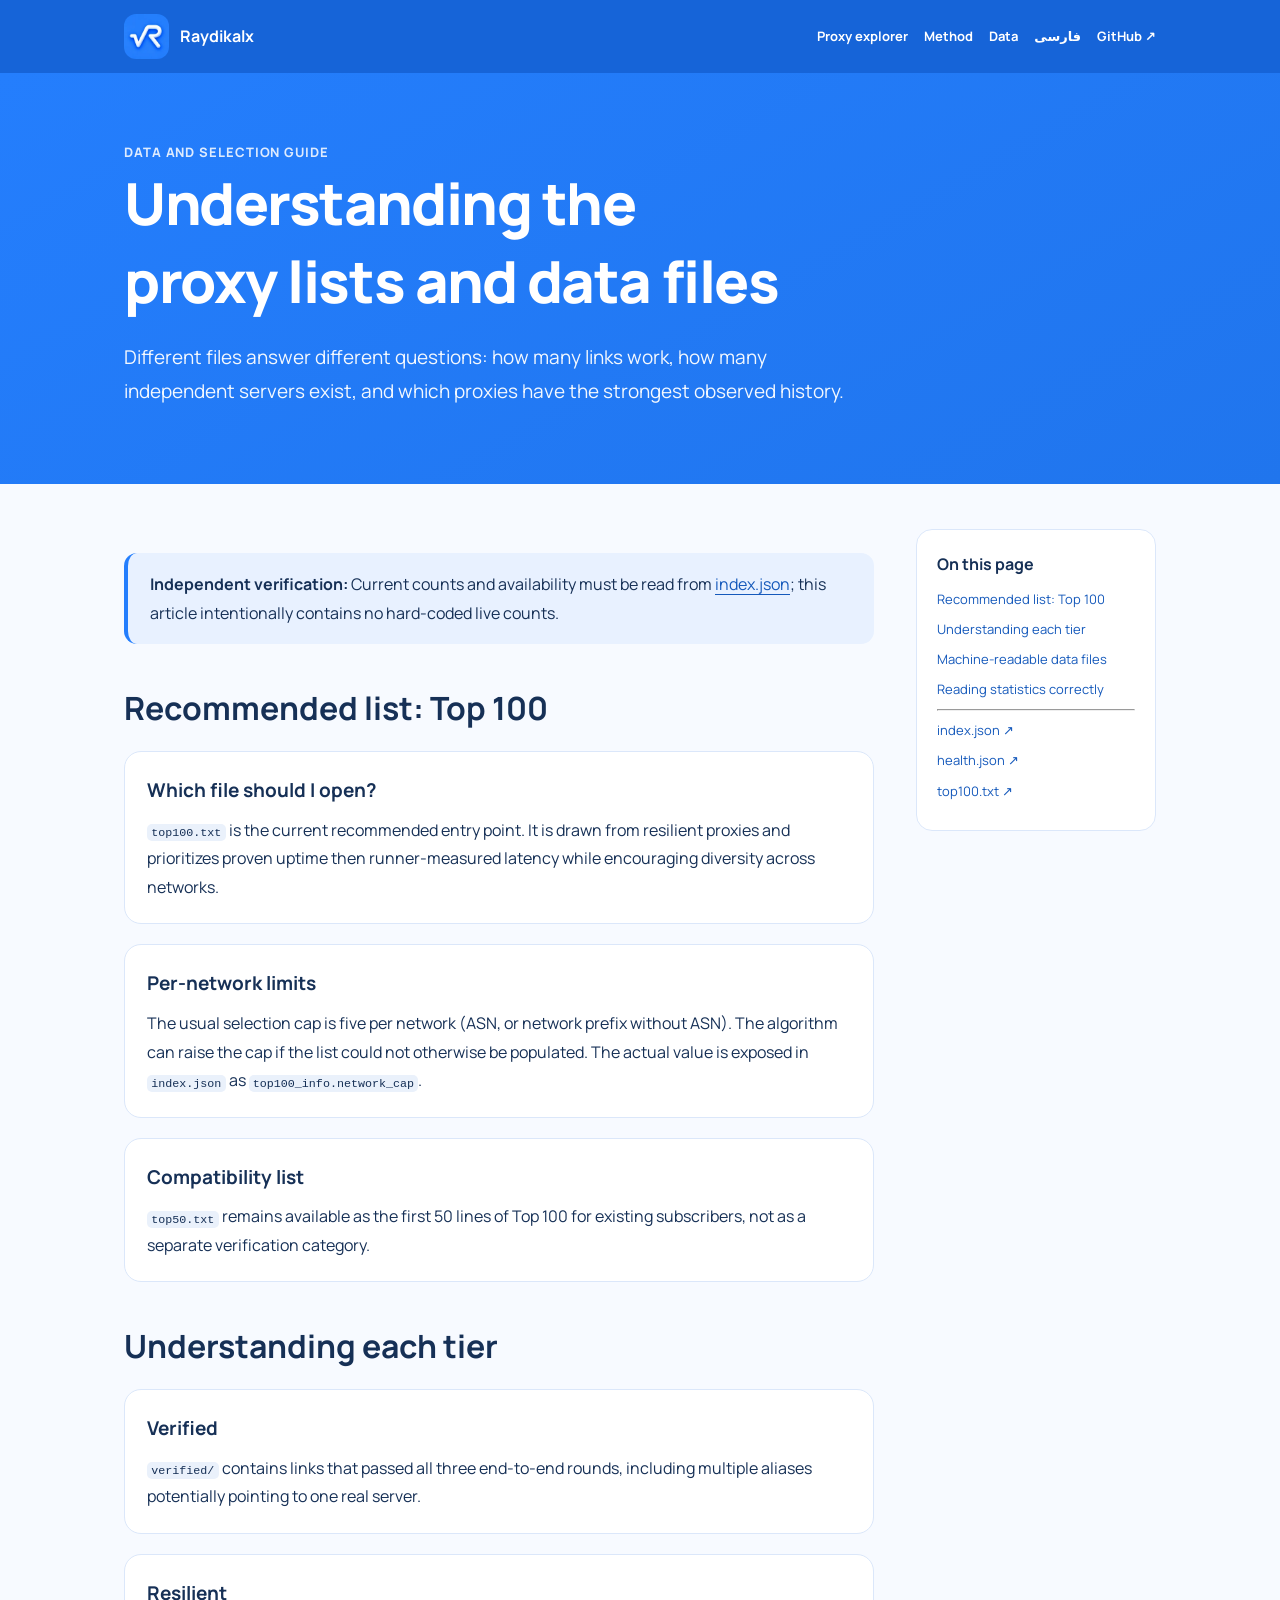
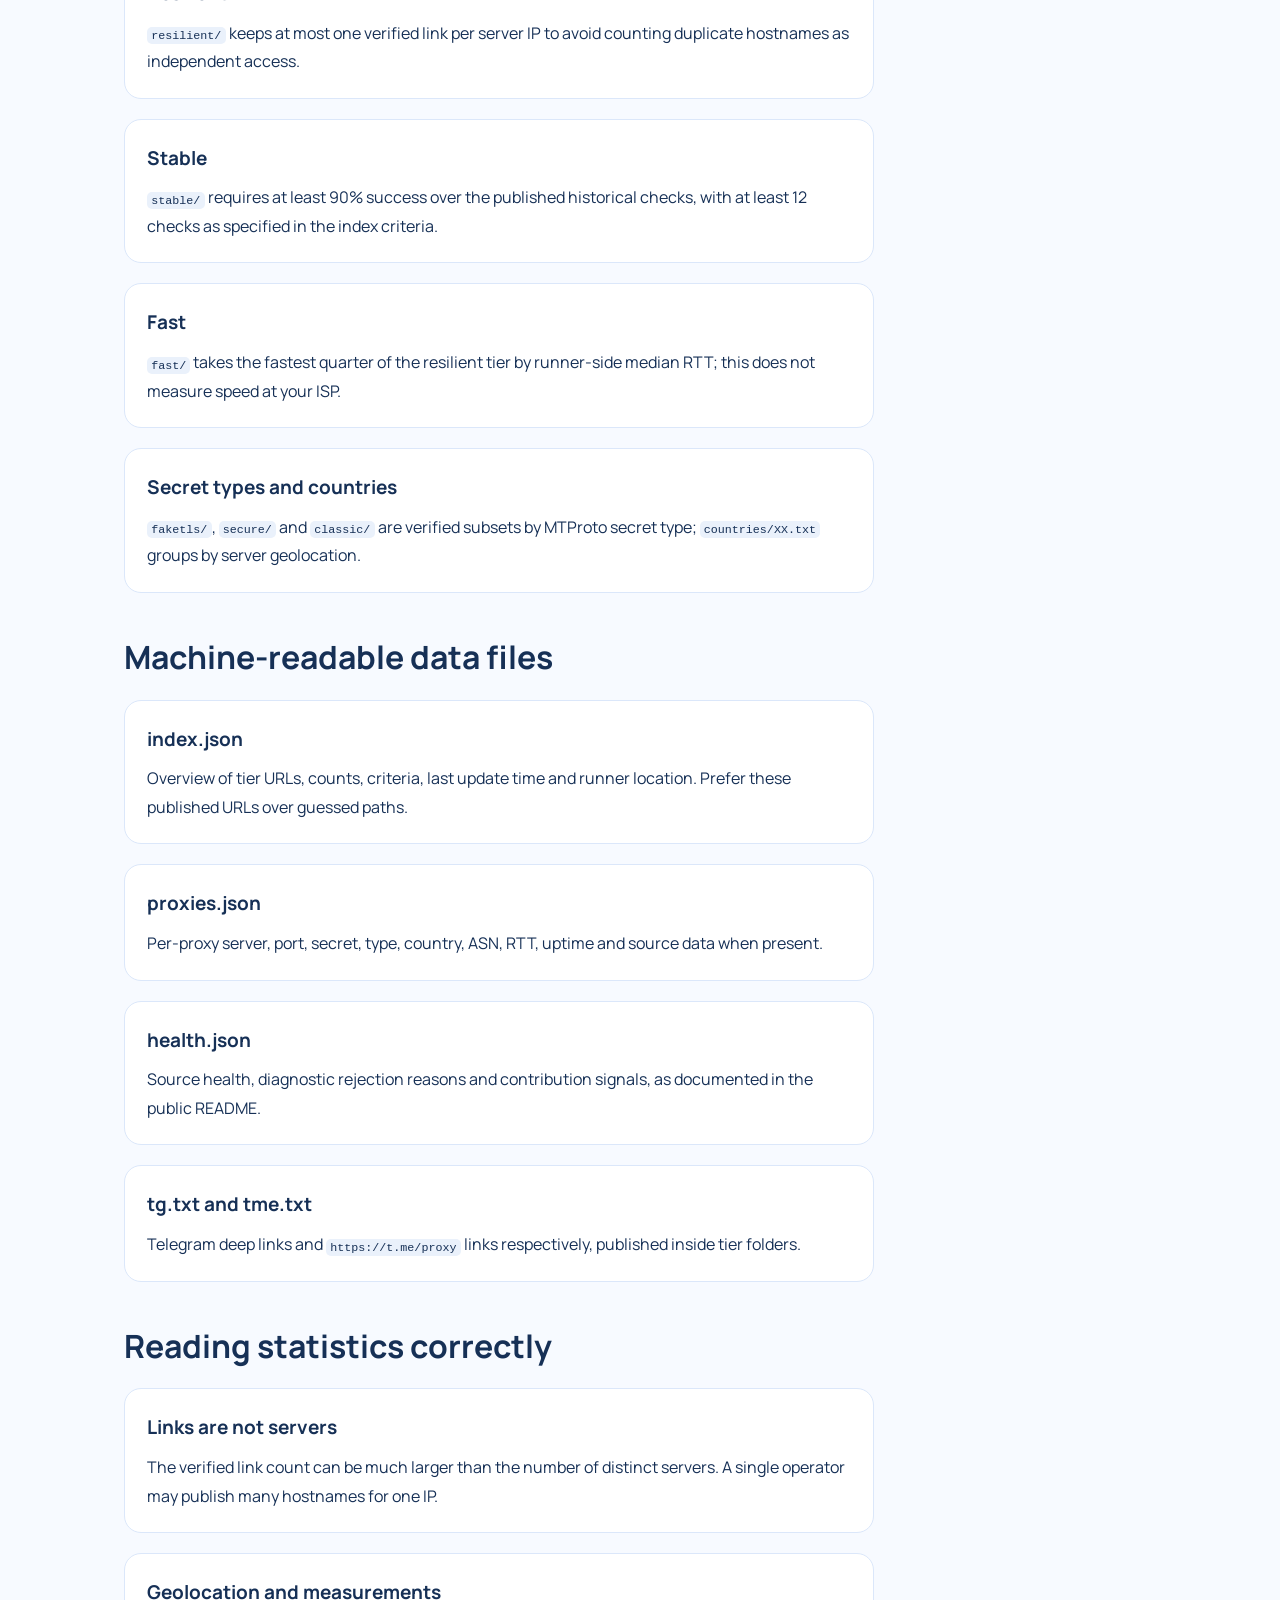
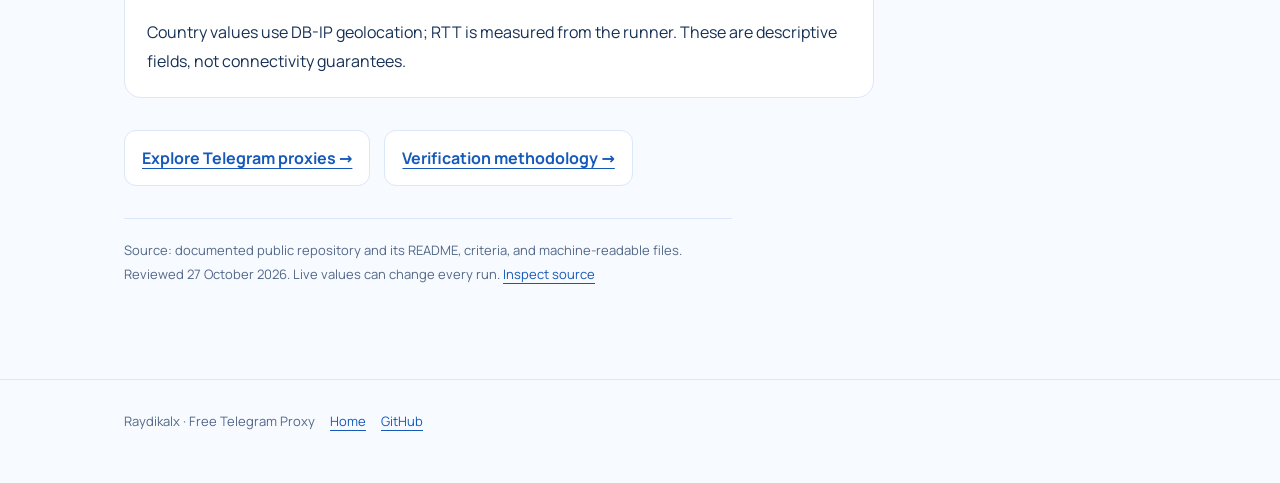
==== commit a9637503: "perf(site): composited-only animations, AA contrast, no font @import chain (PageSpeed) Root cause (m" ====
--- a/docs/data/index.html
+++ b/docs/data/index.html
@@ -3,7 +3,7 @@
 <meta charset="utf-8"/><meta content="width=device-width,initial-scale=1" name="viewport"/><meta content="#247EFD" name="theme-color"/>
 <title>Telegram Proxy Data, Tiers &amp; Top 100 Guide | Raydikalx</title><meta content="Learn which Telegram MTProto proxy list to use: Top 100, resilient, verified, stable, fast, country lists and machine-readable JSON." name="description"/><meta content="index,follow,max-image-preview:large" name="robots"/>
 <link href="https://0xradikal.github.io/Free-Telegram-Proxy/data/" rel="canonical"/><link href="https://0xradikal.github.io/Free-Telegram-Proxy/data/" hreflang="en" rel="alternate"/><link href="https://0xradikal.github.io/Free-Telegram-Proxy/fa/data/" hreflang="fa" rel="alternate"/><link href="https://0xradikal.github.io/Free-Telegram-Proxy/data/" hreflang="x-default" rel="alternate"/>
-<link href="../favicon.png" rel="icon" sizes="48x48" type="image/png"/><link href="../reference.css" rel="stylesheet"/><link href="../assets/apple-touch-icon.png" rel="apple-touch-icon"/>
+<link href="../favicon.png" rel="icon" sizes="48x48" type="image/png"/><link as="font" crossorigin="" href="../fonts/manrope-latin.woff2" rel="preload" type="font/woff2"/><link href="../fonts.css" rel="stylesheet"/><link href="../reference.css" rel="stylesheet"/><link href="../assets/apple-touch-icon.png" rel="apple-touch-icon"/>
 <meta content="article" property="og:type"/><meta content="Raydikalx" property="og:site_name"/><meta content="en_US" property="og:locale"/><meta content="Telegram Proxy Data, Tiers &amp; Top 100 Guide | Raydikalx" property="og:title"/><meta content="Learn which Telegram MTProto proxy list to use: Top 100, resilient, verified, stable, fast, country lists and machine-readable JSON." property="og:description"/><meta content="https://0xradikal.github.io/Free-Telegram-Proxy/data/" property="og:url"/><meta content="https://0xradikal.github.io/Free-Telegram-Proxy/assets/social-preview.png" property="og:image"/><meta content="1280" property="og:image:width"/><meta content="640" property="og:image:height"/><meta content="summary_large_image" name="twitter:card"/><meta content="Telegram Proxy Data, Tiers &amp; Top 100 Guide | Raydikalx" name="twitter:title"/><meta content="https://0xradikal.github.io/Free-Telegram-Proxy/assets/social-preview.png" name="twitter:image"/>
 <script type="application/ld+json">{"@context":"https://schema.org","@graph":[{"@type":"WebPage","@id":"https://0xradikal.github.io/Free-Telegram-Proxy/data/#webpage","url":"https://0xradikal.github.io/Free-Telegram-Proxy/data/","name":"Telegram Proxy Data, Tiers & Top 100 Guide | Raydikalx","description":"Learn which Telegram MTProto proxy list to use: Top 100, resilient, verified, stable, fast, country lists and machine-readable JSON.","inLanguage":"en","isPartOf":{"@id":"https://0xradikal.github.io/Free-Telegram-Proxy/#website"},"about":{"@id":"https://github.com/0xRadikal/Free-Telegram-Proxy#source-code"},"breadcrumb":{"@id":"https://0xradikal.github.io/Free-Telegram-Proxy/data/#breadcrumb"}},{"@type":"BreadcrumbList","@id":"https://0xradikal.github.io/Free-Telegram-Proxy/data/#breadcrumb","itemListElement":[{"@type":"ListItem","position":1,"name":"Home","item":"https://0xradikal.github.io/Free-Telegram-Proxy/"},{"@type":"ListItem","position":2,"name":"Understanding the proxy lists and data files","item":"https://0xradikal.github.io/Free-Telegram-Proxy/data/"}]},{"@type":"SoftwareSourceCode","@id":"https://github.com/0xRadikal/Free-Telegram-Proxy#source-code","name":"Free-Telegram-Proxy","codeRepository":"https://github.com/0xRadikal/Free-Telegram-Proxy","url":"https://github.com/0xRadikal/Free-Telegram-Proxy","programmingLanguage":"Python"}]}</script>
 <link href="../responsive.css" rel="stylesheet"/>
--- a/docs/fonts.css
+++ b/docs/fonts.css
@@ -0,0 +1,5 @@
+/* Self-hosted fonts (SIL Open Font License 1.1 - see fonts/OFL-*.txt).
+   Variable fonts: one file covers every weight. No third-party requests. */
+@font-face{font-family:Manrope;font-style:normal;font-weight:200 800;font-display:swap;src:url(fonts/manrope-latin.woff2) format('woff2');unicode-range:U+0000-00FF, U+0131, U+0152-0153, U+02BB-02BC, U+02C6, U+02DA, U+02DC, U+0304, U+0308, U+0329, U+2000-206F, U+20AC, U+2122, U+2191, U+2193, U+2212, U+2215, U+FEFF, U+FFFD}
+@font-face{font-family:Estedad;font-style:normal;font-weight:100 900;font-display:swap;src:url(fonts/estedad-arabic.woff2) format('woff2');unicode-range:U+0600-06FF, U+0750-077F, U+0870-0891, U+0897-08E1, U+08E3-08FF, U+200C-200E, U+2010-2011, U+204F, U+2E41, U+FB50-FDFF, U+FE70-FE74, U+FE76-FEFC, U+102E0-102FB, U+10E60-10E7E, U+10EC2-10EC7, U+10EC9-10EEE, U+10EF0-10EFF, U+1EE00-1EE03, U+1EE05-1EE1F, U+1EE21-1EE22, U+1EE24, U+1EE27, U+1EE29-1EE32, U+1EE34-1EE37, U+1EE39, U+1EE3B, U+1EE42, U+1EE47, U+1EE49, U+1EE4B, U+1EE4D-1EE4F, U+1EE51-1EE52, U+1EE54, U+1EE57, U+1EE59, U+1EE5B, U+1EE5D, U+1EE5F, U+1EE61-1EE62, U+1EE64, U+1EE67-1EE6A, U+1EE6C-1EE72, U+1EE74-1EE77, U+1EE79-1EE7C, U+1EE7E, U+1EE80-1EE89, U+1EE8B-1EE9B, U+1EEA1-1EEA3, U+1EEA5-1EEA9, U+1EEAB-1EEBB, U+1EEF0-1EEF1}
+@font-face{font-family:Estedad;font-style:normal;font-weight:100 900;font-display:swap;src:url(fonts/estedad-latin.woff2) format('woff2');unicode-range:U+0000-00FF, U+0131, U+0152-0153, U+02BB-02BC, U+02C6, U+02DA, U+02DC, U+0304, U+0308, U+0329, U+2000-206F, U+20AC, U+2122, U+2191, U+2193, U+2212, U+2215, U+FEFF, U+FFFD}
--- a/docs/reference.css
+++ b/docs/reference.css
@@ -1,5 +1,5 @@
-@import url('fonts.css');
+
 :root{--blue:#247EFD;--ink:#163056;--mut:#526888;--paper:#f7faff;--line:#dbe7fa}
-*{box-sizing:border-box}html{scroll-behavior:smooth}body{margin:0;background:var(--paper);color:var(--ink);font-family:Manrope,system-ui,sans-serif;line-height:1.78}html[lang=fa] body{font-family:Estedad,Tahoma,sans-serif;line-height:2}a{color:#1559bb;text-underline-offset:4px}a:focus-visible{outline:3px solid #143c83;outline-offset:3px;border-radius:4px}.shell{max-width:1080px;margin:auto;padding:0 24px}.masthead{background:var(--blue);color:white}.masthead .shell{display:flex;justify-content:space-between;align-items:center;gap:14px;padding-block:14px}.masthead a{color:white;text-decoration:none;font-weight:700}.brand{display:flex;gap:11px;align-items:center}.brand img{width:45px;height:45px;border-radius:12px}.navigation{display:flex;gap:16px;flex-wrap:wrap;font-size:13px}.hero{background:linear-gradient(150deg,#247EFD,#2075ed);color:white;padding:68px 0 76px}.hero h1{max-width:890px;margin:0;font-weight:800;font-size:clamp(34px,4.6vw,58px);line-height:1.35;letter-spacing:-.025em}.hero p{max-width:740px;opacity:.95;font-size:clamp(15px,1.5vw,19px);margin:20px 0 0}.eyebrow{font-size:13px;font-weight:750;letter-spacing:.07em;opacity:.85}.content{padding-top:45px;padding-bottom:80px;display:grid;grid-template-columns:minmax(0,1fr) 240px;gap:42px}.content article{min-width:0}.content h2{margin:42px 0 16px;font-size:clamp(23px,2.6vw,32px);line-height:1.4;scroll-margin-top:24px}.content h3{font-size:19px;margin:25px 0 8px}.content p{max-width:76ch}.content code{font-size:.9em;background:#eaf1fb;padding:.13em .36em;border-radius:5px;overflow-wrap:anywhere}.content ul,.content ol{padding-inline-start:25px}.content li{margin:10px 0}.content .lead{font-size:19px;color:#36557a}.side{position:sticky;top:25px;align-self:start;border:1px solid var(--line);background:#fff;border-radius:16px;padding:20px}.side strong{display:block;margin-bottom:9px}.side a{display:block;margin:7px 0;text-decoration:none;font-size:13px}.note{padding:17px 22px;margin:24px 0;border-radius:13px;background:#e8f1ff;border-inline-start:4px solid #247EFD}.fact{margin:20px 0;padding:22px;background:#fff;border:1px solid var(--line);border-radius:17px}.fact h3{margin:0 0 8px}.fact p{margin:0}.table-scroll{max-width:100%;overflow-x:auto}.table-scroll table{border-collapse:collapse;width:100%;min-width:570px;background:#fff;border-radius:12px;overflow:hidden}.table-scroll th,.table-scroll td{padding:13px;text-align:start;border-bottom:1px solid #e3edfa}.table-scroll th{background:#e8f1ff}.read-next{display:flex;flex-wrap:wrap;gap:14px;margin:32px 0}.read-next a{background:#fff;border:1px solid var(--line);border-radius:12px;padding:13px 17px;font-weight:700}.footer{border-top:1px solid var(--line);padding:30px 0 50px;color:var(--mut);font-size:13px}.footer a{margin-inline:12px 0}.source-note{color:var(--mut);font-size:13px;border-top:1px solid var(--line);margin-top:32px;padding-top:20px}.skip{position:absolute;left:-100vw;top:0;background:#fff;color:#123;border:2px solid #123;padding:10px;z-index:99}.skip:focus{left:12px;top:12px}html[lang=fa] .hero h1{letter-spacing:0}html[lang=fa] .eyebrow{letter-spacing:0}html[lang=fa] .content p{max-width:none}@media(max-width:760px){.content{display:block}.side{position:static;margin-top:28px}.masthead .shell{align-items:flex-start;flex-direction:column}.hero{padding:48px 0}.navigation{gap:12px}.shell{padding-inline:19px}}@media(prefers-reduced-motion:reduce){html{scroll-behavior:auto}}/* RTL-safe keyboard skip link: do not position a focus target at -100vw. */
+*{box-sizing:border-box}html{scroll-behavior:smooth}body{margin:0;background:var(--paper);color:var(--ink);font-family:Manrope,system-ui,sans-serif;line-height:1.78}html[lang=fa] body{font-family:Estedad,Tahoma,sans-serif;line-height:2}a{color:#1559bb;text-underline-offset:4px}a:focus-visible{outline:3px solid #143c83;outline-offset:3px;border-radius:4px}.shell{max-width:1080px;margin:auto;padding:0 24px}.masthead{background:#1664d8;color:white}.masthead .shell{display:flex;justify-content:space-between;align-items:center;gap:14px;padding-block:14px}.masthead a{color:white;text-decoration:none;font-weight:700}.brand{display:flex;gap:11px;align-items:center}.brand img{width:45px;height:45px;border-radius:12px}.navigation{display:flex;gap:16px;flex-wrap:wrap;font-size:13px}.hero{background:linear-gradient(150deg,#247EFD,#2075ed);color:white;padding:68px 0 76px}.hero h1{max-width:890px;margin:0;font-weight:800;font-size:clamp(34px,4.6vw,58px);line-height:1.35;letter-spacing:-.025em}.hero p{max-width:740px;opacity:.95;font-size:clamp(15px,1.5vw,19px);margin:20px 0 0}.eyebrow{font-size:13px;font-weight:750;letter-spacing:.07em;opacity:.85}.content{padding-top:45px;padding-bottom:80px;display:grid;grid-template-columns:minmax(0,1fr) 240px;gap:42px}.content article{min-width:0}.content h2{margin:42px 0 16px;font-size:clamp(23px,2.6vw,32px);line-height:1.4;scroll-margin-top:24px}.content h3{font-size:19px;margin:25px 0 8px}.content p{max-width:76ch}.content code{font-size:.9em;background:#eaf1fb;padding:.13em .36em;border-radius:5px;overflow-wrap:anywhere}.content ul,.content ol{padding-inline-start:25px}.content li{margin:10px 0}.content .lead{font-size:19px;color:#36557a}.side{position:sticky;top:25px;align-self:start;border:1px solid var(--line);background:#fff;border-radius:16px;padding:20px}.side strong{display:block;margin-bottom:9px}.side a{display:block;margin:7px 0;text-decoration:none;font-size:13px}.note{padding:17px 22px;margin:24px 0;border-radius:13px;background:#e8f1ff;border-inline-start:4px solid #247EFD}.fact{margin:20px 0;padding:22px;background:#fff;border:1px solid var(--line);border-radius:17px}.fact h3{margin:0 0 8px}.fact p{margin:0}.table-scroll{max-width:100%;overflow-x:auto}.table-scroll table{border-collapse:collapse;width:100%;min-width:570px;background:#fff;border-radius:12px;overflow:hidden}.table-scroll th,.table-scroll td{padding:13px;text-align:start;border-bottom:1px solid #e3edfa}.table-scroll th{background:#e8f1ff}.read-next{display:flex;flex-wrap:wrap;gap:14px;margin:32px 0}.read-next a{background:#fff;border:1px solid var(--line);border-radius:12px;padding:13px 17px;font-weight:700}.footer{border-top:1px solid var(--line);padding:30px 0 50px;color:var(--mut);font-size:13px}.footer a{margin-inline:12px 0}.source-note{color:var(--mut);font-size:13px;border-top:1px solid var(--line);margin-top:32px;padding-top:20px}.skip{position:absolute;left:-100vw;top:0;background:#fff;color:#123;border:2px solid #123;padding:10px;z-index:99}.skip:focus{left:12px;top:12px}html[lang=fa] .hero h1{letter-spacing:0}html[lang=fa] .eyebrow{letter-spacing:0}html[lang=fa] .content p{max-width:none}@media(max-width:760px){.content{display:block}.side{position:static;margin-top:28px}.masthead .shell{align-items:flex-start;flex-direction:column}.hero{padding:48px 0}.navigation{gap:12px}.shell{padding-inline:19px}}@media(prefers-reduced-motion:reduce){html{scroll-behavior:auto}}/* RTL-safe keyboard skip link: do not position a focus target at -100vw. */
 .skip{position:fixed;inset-inline-start:12px;left:auto;top:0;transform:translateY(-150%);z-index:99}
 .skip:focus{left:auto;top:12px;transform:none}
--- a/docs/responsive.css
+++ b/docs/responsive.css
@@ -240,14 +240,14 @@
 .bot-device-symbol{width:42px;height:42px;flex:none;border-radius:13px;overflow:hidden;background:#247EFD}
 .bot-device-symbol img{width:100%;height:100%;object-fit:cover;display:block}
 .bot-device-name{display:flex;flex-direction:column;gap:2px;min-width:0}
-.bot-device-name strong{font-size:13px;line-height:1.3;color:#193050}.bot-device-name span{font-size:11px;color:#647D9E}.bot-device-dots{margin-inline-start:auto;letter-spacing:1px;font-size:18px;color:#7B94B5}
+.bot-device-name strong{font-size:13px;line-height:1.3;color:#193050}.bot-device-name span{font-size:11px;color:#566e8e}.bot-device-dots{margin-inline-start:auto;letter-spacing:1px;font-size:18px;color:#7B94B5}
 .bot-device-center{padding:21px 15px 15px;direction:inherit}
 .bot-node{display:flex;align-items:center;gap:11px;min-height:45px;padding:10px 12px;background:#F4F8FF;border:1px solid #DCE9FA;border-radius:11px;color:#30466B;font-weight:720;font-size:11.5px;line-height:1.6;position:relative}
 .bot-node.bot{background:#EBF3FF;border-color:#BDD5FA}
 .bot-node.destination{background:#DFEEFF;border-color:#AACBFF}
 .bot-node span:nth-child(2){direction:auto;flex:1;text-align:start}
 .bot-node-pip{height:7px;width:7px;border-radius:50%;background:#247EFD;flex:none}
-.node-index{font:780 11px/1.4 ui-monospace,monospace;color:#3975D1}
+.node-index{font:780 11px/1.4 ui-monospace,monospace;color:#1f5bb8}
 .bot-node-line{height:19px;width:1px;background:#9FC6FF;margin-inline-start:28px;position:relative}
 .bot-node-line:after{content:"";position:absolute;bottom:0;left:-2.5px;height:6px;width:6px;background:#247EFD;border-radius:50%;animation:botSignal 2.8s ease-in-out infinite}
 @keyframes botSignal{0%,100%{opacity:.25;transform:translateY(-8px)}50%{opacity:1;transform:translateY(0)}}
